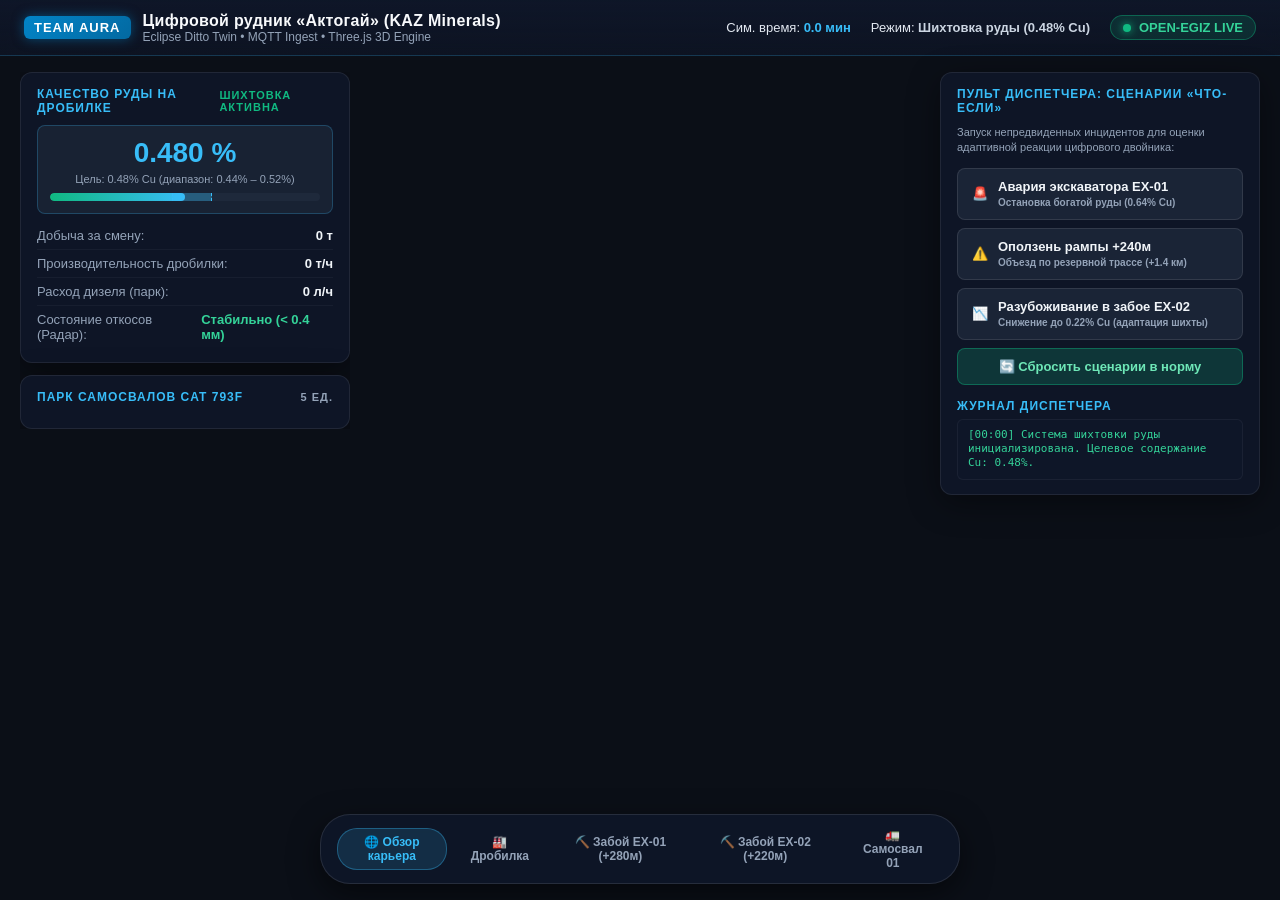
==== team/web/index.html @ 02a9e9f6 "feat(web3d): add procedural Three.js 3D spatial visualizer with real-time HUD and What-If controls" ====
<!DOCTYPE html>
<html lang="ru">
<head>
  <meta charset="UTF-8">
  <meta name="viewport" content="width=device-width, initial-scale=1.0">
  <title>Цифровой двойник карьера «Актогай» | Team AURA (OpenEgiz)</title>
  <style>
    * {
      box-sizing: border-box;
      margin: 0;
      padding: 0;
      user-select: none;
    }
    body {
      background-color: #0b0f17;
      color: #e2e8f0;
      font-family: -apple-system, BlinkMacSystemFont, "Segoe UI", Roboto, "Helvetica Neue", Arial, sans-serif;
      overflow: hidden;
      width: 100vw;
      height: 100vh;
    }
    #viewport {
      width: 100vw;
      height: 100vh;
      display: block;
      position: absolute;
      top: 0;
      left: 0;
      z-index: 1;
    }

    /* Top Bar */
    header {
      position: absolute;
      top: 0;
      left: 0;
      right: 0;
      height: 56px;
      background: linear-gradient(180deg, rgba(15, 23, 42, 0.92) 0%, rgba(15, 23, 42, 0.6) 100%);
      backdrop-filter: blur(8px);
      border-bottom: 1px solid rgba(56, 189, 248, 0.2);
      display: flex;
      align-items: center;
      justify-content: space-between;
      padding: 0 24px;
      z-index: 10;
    }
    .brand {
      display: flex;
      align-items: center;
      gap: 12px;
    }
    .logo-badge {
      background: linear-gradient(135deg, #0284c7, #0369a1);
      color: #fff;
      font-weight: 800;
      font-size: 13px;
      padding: 4px 10px;
      border-radius: 6px;
      letter-spacing: 1px;
      box-shadow: 0 0 12px rgba(2, 132, 199, 0.5);
    }
    .brand-title {
      font-size: 16px;
      font-weight: 700;
      color: #f8fafc;
      letter-spacing: 0.3px;
    }
    .brand-subtitle {
      font-size: 12px;
      color: #94a3b8;
    }
    .top-stats {
      display: flex;
      align-items: center;
      gap: 20px;
      font-size: 13px;
    }
    .status-pill {
      display: flex;
      align-items: center;
      gap: 8px;
      background: rgba(16, 185, 129, 0.15);
      border: 1px solid rgba(16, 185, 129, 0.4);
      color: #34d399;
      padding: 4px 12px;
      border-radius: 20px;
      font-weight: 600;
    }
    .pulse-dot {
      width: 8px;
      height: 8px;
      background: #10b981;
      border-radius: 50%;
      box-shadow: 0 0 8px #10b981;
      animation: pulse 1.8s infinite;
    }
    @keyframes pulse {
      0%, 100% { opacity: 1; transform: scale(1); }
      50% { opacity: 0.4; transform: scale(0.85); }
    }

    /* Left Sidebar: Telemetry & Quality Blending */
    .hud-left {
      position: absolute;
      top: 72px;
      left: 20px;
      width: 330px;
      max-height: calc(100vh - 140px);
      overflow-y: auto;
      z-index: 10;
      display: flex;
      flex-direction: column;
      gap: 12px;
    }
    .panel {
      background: rgba(15, 23, 42, 0.88);
      backdrop-filter: blur(10px);
      border: 1px solid rgba(255, 255, 255, 0.08);
      border-radius: 12px;
      padding: 14px 16px;
      box-shadow: 0 8px 32px rgba(0, 0, 0, 0.4);
    }
    .panel-header {
      font-size: 12px;
      font-weight: 700;
      text-transform: uppercase;
      letter-spacing: 1px;
      color: #38bdf8;
      margin-bottom: 10px;
      display: flex;
      align-items: center;
      justify-content: space-between;
    }
    .grade-display {
      background: rgba(30, 41, 59, 0.7);
      border: 1px solid rgba(56, 189, 248, 0.25);
      border-radius: 8px;
      padding: 12px;
      text-align: center;
      margin-bottom: 8px;
    }
    .grade-value {
      font-size: 28px;
      font-weight: 800;
      color: #38bdf8;
      line-height: 1.1;
    }
    .grade-target {
      font-size: 11px;
      color: #94a3b8;
      margin-top: 4px;
    }
    .target-bar-bg {
      height: 8px;
      background: #1e293b;
      border-radius: 4px;
      margin-top: 8px;
      position: relative;
      overflow: hidden;
    }
    .target-bar-fill {
      height: 100%;
      background: linear-gradient(90deg, #10b981, #38bdf8);
      border-radius: 4px;
      width: 60%;
      transition: width 0.4s ease;
    }
    .target-band-marker {
      position: absolute;
      top: 0;
      bottom: 0;
      left: 45%;
      width: 15%;
      background: rgba(56, 189, 248, 0.35);
      border-left: 1px dashed #38bdf8;
      border-right: 1px dashed #38bdf8;
    }

    .stat-row {
      display: flex;
      justify-content: space-between;
      align-items: center;
      padding: 6px 0;
      border-bottom: 1px solid rgba(255, 255, 255, 0.04);
      font-size: 13px;
    }
    .stat-row:last-child {
      border-bottom: none;
    }
    .stat-label {
      color: #94a3b8;
    }
    .stat-val {
      font-weight: 700;
      color: #f1f5f9;
    }

    /* Fleet Cards */
    .truck-list {
      display: flex;
      flex-direction: column;
      gap: 6px;
    }
    .truck-item {
      display: flex;
      align-items: center;
      justify-content: space-between;
      background: rgba(30, 41, 59, 0.6);
      border: 1px solid rgba(255, 255, 255, 0.05);
      border-radius: 6px;
      padding: 6px 10px;
      font-size: 12px;
      cursor: pointer;
      transition: all 0.2s ease;
    }
    .truck-item:hover {
      background: rgba(56, 189, 248, 0.15);
      border-color: rgba(56, 189, 248, 0.4);
    }
    .truck-state-badge {
      padding: 2px 6px;
      border-radius: 4px;
      font-size: 10px;
      font-weight: 700;
      text-transform: uppercase;
    }
    .state-hauling { background: rgba(56, 189, 248, 0.25); color: #38bdf8; }
    .state-loading { background: rgba(245, 158, 11, 0.25); color: #fbbf24; }
    .state-dumping { background: rgba(168, 85, 247, 0.25); color: #c084fc; }
    .state-returning { background: rgba(148, 163, 184, 0.2); color: #cbd5e1; }

    /* Right Sidebar: What-If Scenarios Control Center */
    .hud-right {
      position: absolute;
      top: 72px;
      right: 20px;
      width: 320px;
      z-index: 10;
      display: flex;
      flex-direction: column;
      gap: 12px;
    }
    .whatif-btn {
      width: 100%;
      background: rgba(30, 41, 59, 0.8);
      border: 1px solid rgba(255, 255, 255, 0.1);
      border-radius: 8px;
      color: #f1f5f9;
      padding: 10px 14px;
      text-align: left;
      font-size: 13px;
      font-weight: 600;
      cursor: pointer;
      display: flex;
      align-items: center;
      gap: 10px;
      transition: all 0.25s ease;
      margin-bottom: 8px;
    }
    .whatif-btn:hover {
      background: rgba(56, 189, 248, 0.2);
      border-color: rgba(56, 189, 248, 0.5);
      transform: translateY(-1px);
    }
    .whatif-btn.active {
      background: rgba(239, 68, 68, 0.25);
      border-color: #ef4444;
      color: #fca5a5;
      box-shadow: 0 0 16px rgba(239, 68, 68, 0.4);
    }
    .whatif-btn.reset-btn {
      background: rgba(16, 185, 129, 0.2);
      border-color: rgba(16, 185, 129, 0.4);
      color: #6ee7b7;
      text-align: center;
      justify-content: center;
    }
    .whatif-btn.reset-btn:hover {
      background: rgba(16, 185, 129, 0.35);
      border-color: #10b981;
    }

    .log-box {
      background: rgba(15, 23, 42, 0.9);
      border: 1px solid rgba(255, 255, 255, 0.05);
      border-radius: 6px;
      padding: 8px 10px;
      max-height: 140px;
      overflow-y: auto;
      font-family: monospace;
      font-size: 11px;
      color: #94a3b8;
      display: flex;
      flex-direction: column-reverse;
      gap: 4px;
    }
    .log-item {
      line-height: 1.3;
    }
    .log-item.alert {
      color: #f87171;
    }
    .log-item.success {
      color: #34d399;
    }

    /* Bottom Control Bar */
    footer {
      position: absolute;
      bottom: 16px;
      left: 50%;
      transform: translateX(-50%);
      background: rgba(15, 23, 42, 0.85);
      backdrop-filter: blur(10px);
      border: 1px solid rgba(255, 255, 255, 0.1);
      border-radius: 30px;
      padding: 6px 16px;
      display: flex;
      align-items: center;
      gap: 10px;
      z-index: 10;
      box-shadow: 0 10px 30px rgba(0, 0, 0, 0.5);
    }
    .cam-btn {
      background: transparent;
      border: 1px solid transparent;
      color: #94a3b8;
      padding: 6px 12px;
      border-radius: 20px;
      font-size: 12px;
      font-weight: 600;
      cursor: pointer;
      transition: all 0.2s ease;
    }
    .cam-btn:hover {
      color: #f8fafc;
      background: rgba(255, 255, 255, 0.08);
    }
    .cam-btn.active {
      color: #38bdf8;
      background: rgba(56, 189, 248, 0.15);
      border-color: rgba(56, 189, 248, 0.35);
    }
  </style>
  <script src="/vendor/three.min.js"></script>
  <script src="/vendor/OrbitControls.js"></script>
</head>
<body>
  <!-- Top Navigation -->
  <header>
    <div class="brand">
      <span class="logo-badge">TEAM AURA</span>
      <div>
        <div class="brand-title">Цифровой рудник «Актогай» (KAZ Minerals)</div>
        <div class="brand-subtitle">Eclipse Ditto Twin • MQTT Ingest • Three.js 3D Engine</div>
      </div>
    </div>
    <div class="top-stats">
      <div>Сим. время: <strong id="sim-time" style="color: #38bdf8;">0.0 мин</strong></div>
      <div>Режим: <strong style="color: #cbd5e1;">Шихтовка руды (0.48% Cu)</strong></div>
      <div class="status-pill">
        <div class="pulse-dot"></div>
        <span>OPEN-EGIZ LIVE</span>
      </div>
    </div>
  </header>

  <!-- 3D Canvas -->
  <canvas id="viewport"></canvas>

  <!-- Left HUD Panel: Metallurgy & Telemetry -->
  <aside class="hud-left">
    <div class="panel">
      <div class="panel-header">
        <span>Качество руды на дробилке</span>
        <span style="color: #10b981; font-size: 11px;">ШИХТОВКА АКТИВНА</span>
      </div>
      <div class="grade-display">
        <div class="grade-value" id="val-feed-grade">0.480 %</div>
        <div class="grade-target">Цель: 0.48% Cu (диапазон: 0.44% – 0.52%)</div>
        <div class="target-bar-bg">
          <div class="target-band-marker"></div>
          <div class="target-bar-fill" id="grade-bar" style="width: 50%;"></div>
        </div>
      </div>
      <div class="stat-row">
        <span class="stat-label">Добыча за смену:</span>
        <span class="stat-val" id="val-tonnes-mined">0 т</span>
      </div>
      <div class="stat-row">
        <span class="stat-label">Производительность дробилки:</span>
        <span class="stat-val" id="val-crusher-tph">0 т/ч</span>
      </div>
      <div class="stat-row">
        <span class="stat-label">Расход дизеля (парк):</span>
        <span class="stat-val" id="val-fuel-rate">0 л/ч</span>
      </div>
      <div class="stat-row">
        <span class="stat-label">Состояние откосов (Радар):</span>
        <span class="stat-val" style="color: #34d399;" id="val-radar-status">Стабильно (&lt; 0.4 мм)</span>
      </div>
    </div>

    <div class="panel">
      <div class="panel-header">
        <span>Парк самосвалов CAT 793F</span>
        <span id="truck-count" style="color: #94a3b8; font-size: 11px;">5 ед.</span>
      </div>
      <div class="truck-list" id="truck-list">
        <!-- Rendered dynamically -->
      </div>
    </div>
  </aside>

  <!-- Right HUD Panel: What-If Simulator Dispatcher -->
  <aside class="hud-right">
    <div class="panel">
      <div class="panel-header">
        <span>Пульт диспетчера: Сценарии «Что-Если»</span>
      </div>
      <p style="font-size: 11px; color: #94a3b8; margin-bottom: 12px; line-height: 1.4;">
        Запуск непредвиденных инцидентов для оценки адаптивной реакции цифрового двойника:
      </p>

      <button class="whatif-btn" id="btn-ex1" onclick="toggleWhatIf('ex1-fail')">
        <span>🚨</span>
        <div>
          <div>Авария экскаватора EX-01</div>
          <small style="color: #94a3b8; font-size: 10px;">Остановка богатой руды (0.64% Cu)</small>
        </div>
      </button>

      <button class="whatif-btn" id="btn-road" onclick="toggleWhatIf('road-block')">
        <span>⚠️</span>
        <div>
          <div>Оползень рампы +240м</div>
          <small style="color: #94a3b8; font-size: 10px;">Объезд по резервной трассе (+1.4 км)</small>
        </div>
      </button>

      <button class="whatif-btn" id="btn-dilution" onclick="toggleWhatIf('dilution')">
        <span>📉</span>
        <div>
          <div>Разубоживание в забое EX-02</div>
          <small style="color: #94a3b8; font-size: 10px;">Снижение до 0.22% Cu (адаптация шихты)</small>
        </div>
      </button>

      <button class="whatif-btn reset-btn" onclick="resetWhatIf()">
        <span>🔄 Сбросить сценарии в норму</span>
      </button>

      <div class="panel-header" style="margin-top: 14px; margin-bottom: 6px;">
        <span>Журнал диспетчера</span>
      </div>
      <div class="log-box" id="dispatch-log">
        <div class="log-item success">[00:00] Система шихтовки руды инициализирована. Целевое содержание Cu: 0.48%.</div>
      </div>
    </div>
  </aside>

  <!-- Bottom Camera Navigation Bar -->
  <footer>
    <button class="cam-btn active" onclick="setCameraView('orbit')">🌐 Обзор карьера</button>
    <button class="cam-btn" onclick="setCameraView('crusher')">🏭 Дробилка</button>
    <button class="cam-btn" onclick="setCameraView('ex1')">⛏️ Забой EX-01 (+280м)</button>
    <button class="cam-btn" onclick="setCameraView('ex2')">⛏️ Забой EX-02 (+220м)</button>
    <button class="cam-btn" onclick="setCameraView('truck-01')">🚛 Самосвал 01</button>
  </footer>

  <script src="/app.js"></script>
</body>
</html>
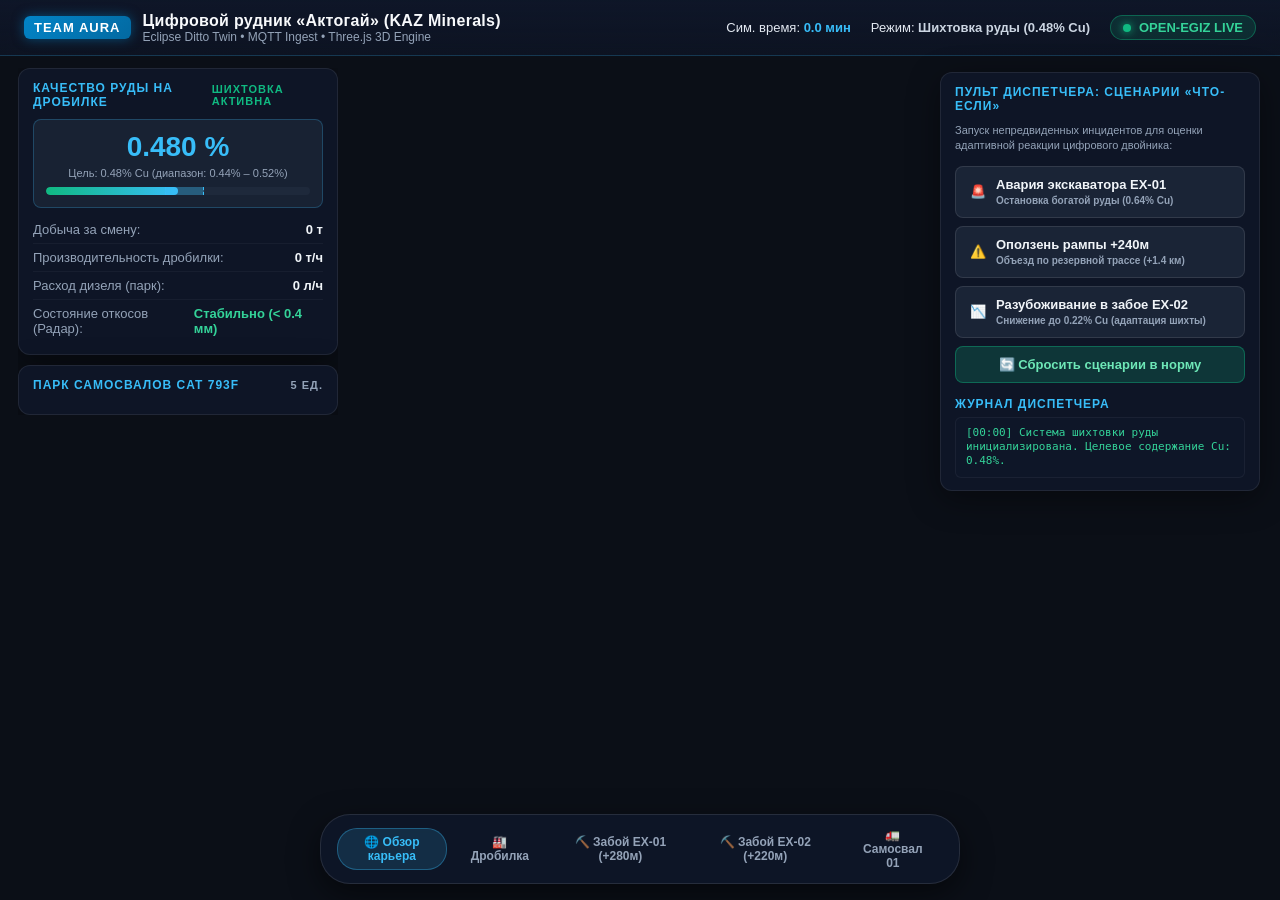
==== commit 51ae9448: "fix(web3d): re-architect authentic open-pit geometry, mathematical spiral ramps, machinery models an" ====
--- a/team/web/index.html
+++ b/team/web/index.html
@@ -103,22 +103,37 @@
     /* Left Sidebar: Telemetry & Quality Blending */
     .hud-left {
       position: absolute;
-      top: 72px;
-      left: 20px;
-      width: 330px;
-      max-height: calc(100vh - 140px);
+      top: 68px;
+      left: 18px;
+      width: 320px;
+      max-height: calc(100vh - 120px);
       overflow-y: auto;
       z-index: 10;
       display: flex;
       flex-direction: column;
-      gap: 12px;
+      gap: 10px;
+      scrollbar-width: thin;
+      scrollbar-color: rgba(56, 189, 248, 0.35) transparent;
+    }
+    .hud-left::-webkit-scrollbar {
+      width: 5px;
+    }
+    .hud-left::-webkit-scrollbar-track {
+      background: transparent;
+    }
+    .hud-left::-webkit-scrollbar-thumb {
+      background: rgba(56, 189, 248, 0.3);
+      border-radius: 4px;
+    }
+    .hud-left::-webkit-scrollbar-thumb:hover {
+      background: rgba(56, 189, 248, 0.6);
     }
     .panel {
       background: rgba(15, 23, 42, 0.88);
       backdrop-filter: blur(10px);
       border: 1px solid rgba(255, 255, 255, 0.08);
       border-radius: 12px;
-      padding: 14px 16px;
+      padding: 12px 14px;
       box-shadow: 0 8px 32px rgba(0, 0, 0, 0.4);
     }
     .panel-header {
@@ -294,6 +309,21 @@
       display: flex;
       flex-direction: column-reverse;
       gap: 4px;
+      scrollbar-width: thin;
+      scrollbar-color: rgba(56, 189, 248, 0.35) transparent;
+    }
+    .log-box::-webkit-scrollbar {
+      width: 5px;
+    }
+    .log-box::-webkit-scrollbar-track {
+      background: transparent;
+    }
+    .log-box::-webkit-scrollbar-thumb {
+      background: rgba(56, 189, 248, 0.3);
+      border-radius: 4px;
+    }
+    .log-box::-webkit-scrollbar-thumb:hover {
+      background: rgba(56, 189, 248, 0.6);
     }
     .log-item {
       line-height: 1.3;
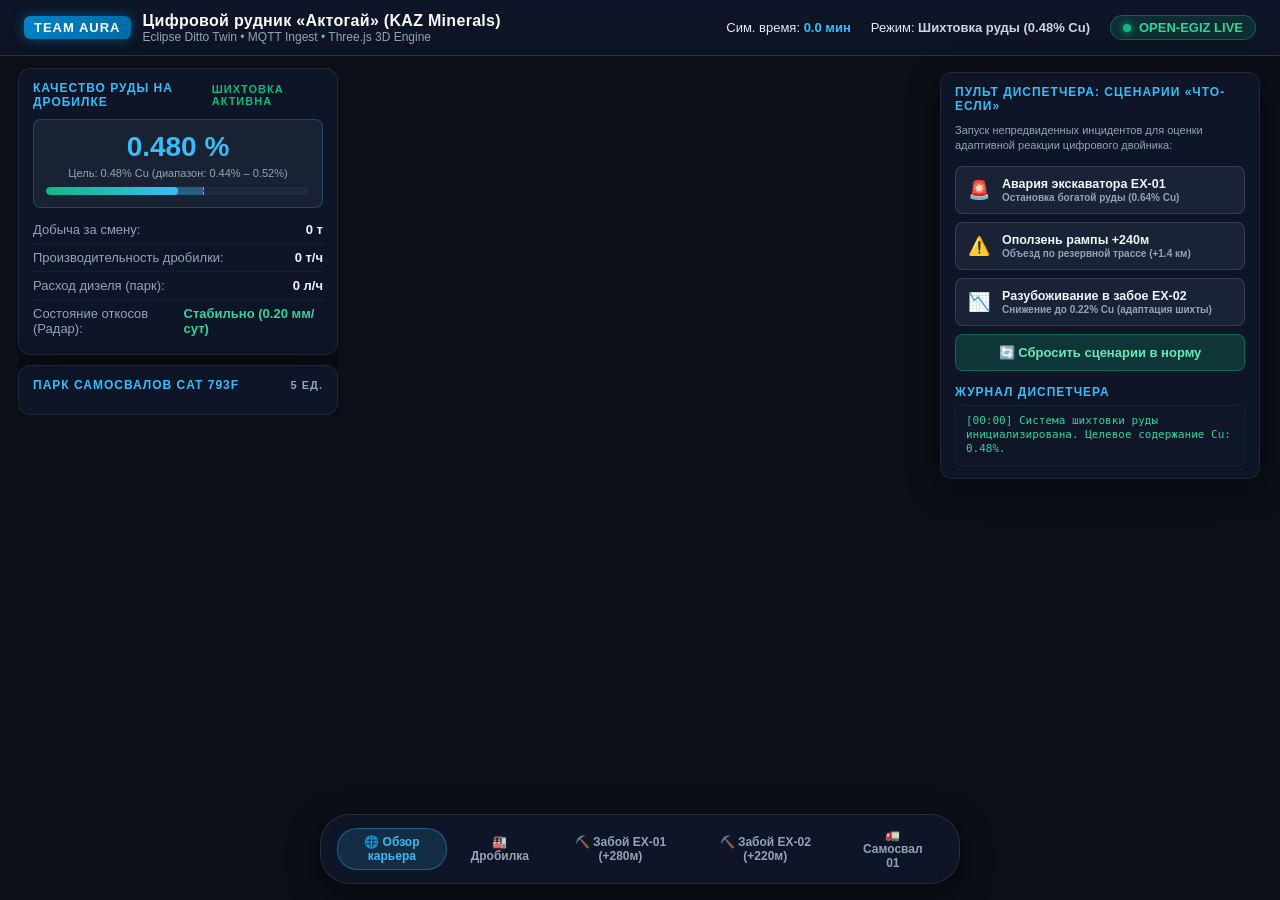
==== commit 6b9c0f5c: "fix(whatif): implement toggle functionality, localized Russian dispatch messages, and 3D detour rout" ====
--- a/team/web/index.html
+++ b/team/web/index.html
@@ -258,31 +258,93 @@
     }
     .whatif-btn {
       width: 100%;
-      background: rgba(30, 41, 59, 0.8);
-      border: 1px solid rgba(255, 255, 255, 0.1);
+      background: rgba(30, 41, 59, 0.75);
+      border: 1px solid rgba(255, 255, 255, 0.12);
       border-radius: 8px;
       color: #f1f5f9;
-      padding: 10px 14px;
+      padding: 10px 12px;
       text-align: left;
       font-size: 13px;
       font-weight: 600;
       cursor: pointer;
       display: flex;
       align-items: center;
-      gap: 10px;
-      transition: all 0.25s ease;
+      gap: 12px;
+      transition: all 0.2s ease;
       margin-bottom: 8px;
+      position: relative;
     }
     .whatif-btn:hover {
-      background: rgba(56, 189, 248, 0.2);
+      background: rgba(56, 189, 248, 0.15);
       border-color: rgba(56, 189, 248, 0.5);
       transform: translateY(-1px);
     }
     .whatif-btn.active {
-      background: rgba(239, 68, 68, 0.25);
-      border-color: #ef4444;
-      color: #fca5a5;
-      box-shadow: 0 0 16px rgba(239, 68, 68, 0.4);
+      background: linear-gradient(135deg, rgba(239, 68, 68, 0.18) 0%, rgba(185, 28, 28, 0.28) 100%);
+      border-color: rgba(248, 113, 113, 0.65);
+      color: #fecaca;
+      box-shadow: inset 0 0 12px rgba(239, 68, 68, 0.2), 0 2px 10px rgba(0, 0, 0, 0.35);
+    }
+    .whatif-btn.active:hover {
+      background: linear-gradient(135deg, rgba(239, 68, 68, 0.25) 0%, rgba(185, 28, 28, 0.35) 100%);
+      border-color: rgba(248, 113, 113, 0.9);
+    }
+    .whatif-icon {
+      font-size: 18px;
+      flex-shrink: 0;
+    }
+    .whatif-content {
+      flex: 1;
+      min-width: 0;
+    }
+    .whatif-header-row {
+      display: flex;
+      align-items: center;
+      justify-content: space-between;
+      gap: 6px;
+    }
+    .whatif-title {
+      font-size: 12.5px;
+      font-weight: 600;
+      white-space: nowrap;
+      overflow: hidden;
+      text-overflow: ellipsis;
+    }
+    .whatif-desc {
+      color: #94a3b8;
+      font-size: 10px;
+      display: block;
+      margin-top: 1px;
+    }
+    .whatif-badge {
+      display: none;
+      font-size: 9px;
+      font-weight: 700;
+      letter-spacing: 0.5px;
+      padding: 1px 6px;
+      border-radius: 4px;
+      background: rgba(239, 68, 68, 0.35);
+      color: #fecaca;
+      border: 1px solid rgba(248, 113, 113, 0.55);
+      text-transform: uppercase;
+      flex-shrink: 0;
+    }
+    .whatif-btn.active .whatif-badge {
+      display: inline-flex;
+      align-items: center;
+      gap: 4px;
+    }
+    .sim-pulse {
+      width: 5px;
+      height: 5px;
+      border-radius: 50%;
+      background-color: #ef4444;
+      box-shadow: 0 0 4px #ef4444;
+      animation: simPulse 1.4s infinite;
+    }
+    @keyframes simPulse {
+      0%, 100% { opacity: 1; transform: scale(1); }
+      50% { opacity: 0.35; transform: scale(0.7); }
     }
     .whatif-btn.reset-btn {
       background: rgba(16, 185, 129, 0.2);
@@ -428,7 +490,7 @@
       </div>
       <div class="stat-row">
         <span class="stat-label">Состояние откосов (Радар):</span>
-        <span class="stat-val" style="color: #34d399;" id="val-radar-status">Стабильно (&lt; 0.4 мм)</span>
+        <span class="stat-val" style="color: #34d399;" id="val-radar-status">Стабильно (0.20 мм/сут)</span>
       </div>
     </div>
 
@@ -454,26 +516,35 @@
       </p>
 
       <button class="whatif-btn" id="btn-ex1" onclick="toggleWhatIf('ex1-fail')">
-        <span>🚨</span>
-        <div>
-          <div>Авария экскаватора EX-01</div>
-          <small style="color: #94a3b8; font-size: 10px;">Остановка богатой руды (0.64% Cu)</small>
+        <span class="whatif-icon">🚨</span>
+        <div class="whatif-content">
+          <div class="whatif-header-row">
+            <span class="whatif-title">Авария экскаватора EX-01</span>
+            <span class="whatif-badge"><span class="sim-pulse"></span>АКТИВЕН</span>
+          </div>
+          <small class="whatif-desc">Остановка богатой руды (0.64% Cu)</small>
         </div>
       </button>
 
       <button class="whatif-btn" id="btn-road" onclick="toggleWhatIf('road-block')">
-        <span>⚠️</span>
-        <div>
-          <div>Оползень рампы +240м</div>
-          <small style="color: #94a3b8; font-size: 10px;">Объезд по резервной трассе (+1.4 км)</small>
+        <span class="whatif-icon">⚠️</span>
+        <div class="whatif-content">
+          <div class="whatif-header-row">
+            <span class="whatif-title">Оползень рампы +240м</span>
+            <span class="whatif-badge"><span class="sim-pulse"></span>АКТИВЕН</span>
+          </div>
+          <small class="whatif-desc">Объезд по резервной трассе (+1.4 км)</small>
         </div>
       </button>
 
       <button class="whatif-btn" id="btn-dilution" onclick="toggleWhatIf('dilution')">
-        <span>📉</span>
-        <div>
-          <div>Разубоживание в забое EX-02</div>
-          <small style="color: #94a3b8; font-size: 10px;">Снижение до 0.22% Cu (адаптация шихты)</small>
+        <span class="whatif-icon">📉</span>
+        <div class="whatif-content">
+          <div class="whatif-header-row">
+            <span class="whatif-title">Разубоживание в забое EX-02</span>
+            <span class="whatif-badge"><span class="sim-pulse"></span>АКТИВЕН</span>
+          </div>
+          <small class="whatif-desc">Снижение до 0.22% Cu (адаптация шихты)</small>
         </div>
       </button>
 
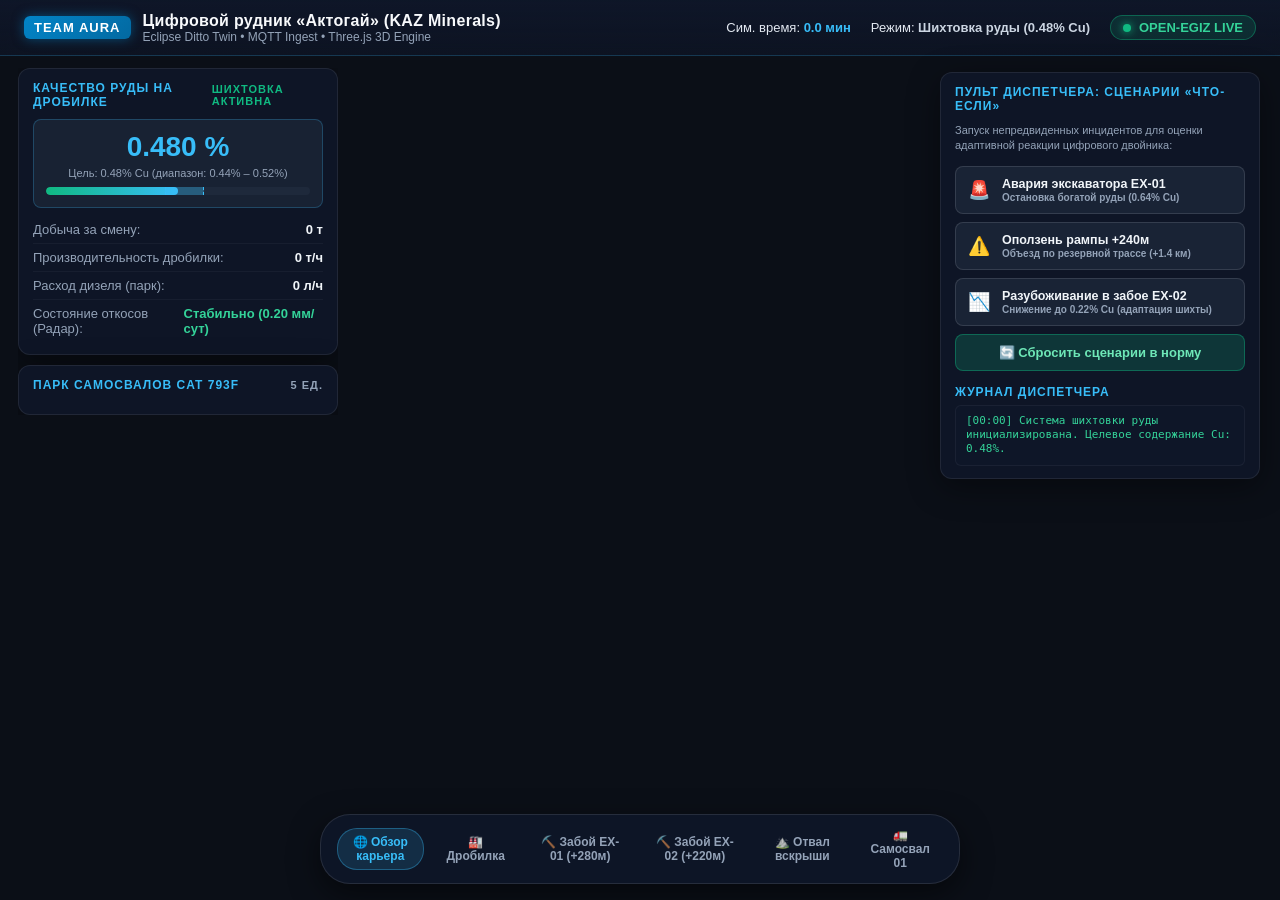
==== commit 1bb8f2e1: "feat(web3d): 60 FPS smooth kinematics, industrial equipment models, dust effects and zero clipping" ====
--- a/team/web/index.html
+++ b/team/web/index.html
@@ -280,14 +280,50 @@
       transform: translateY(-1px);
     }
     .whatif-btn.active {
-      background: linear-gradient(135deg, rgba(239, 68, 68, 0.18) 0%, rgba(185, 28, 28, 0.28) 100%);
-      border-color: rgba(248, 113, 113, 0.65);
-      color: #fecaca;
-      box-shadow: inset 0 0 12px rgba(239, 68, 68, 0.2), 0 2px 10px rgba(0, 0, 0, 0.35);
+      background: linear-gradient(135deg, rgba(30, 41, 59, 0.9) 0%, rgba(239, 68, 68, 0.2) 100%);
+      border-color: rgba(248, 113, 113, 0.7);
+      color: #ffffff;
+      box-shadow: inset 0 0 10px rgba(239, 68, 68, 0.15), 0 2px 10px rgba(0, 0, 0, 0.35);
     }
     .whatif-btn.active:hover {
-      background: linear-gradient(135deg, rgba(239, 68, 68, 0.25) 0%, rgba(185, 28, 28, 0.35) 100%);
-      border-color: rgba(248, 113, 113, 0.9);
+      background: linear-gradient(135deg, rgba(30, 41, 59, 0.95) 0%, rgba(239, 68, 68, 0.3) 100%);
+      border-color: rgba(248, 113, 113, 0.95);
+    }
+    #btn-road.active {
+      background: linear-gradient(135deg, rgba(30, 41, 59, 0.9) 0%, rgba(245, 158, 11, 0.2) 100%);
+      border-color: rgba(251, 191, 36, 0.7);
+      box-shadow: inset 0 0 10px rgba(245, 158, 11, 0.15), 0 2px 10px rgba(0, 0, 0, 0.35);
+    }
+    #btn-road.active:hover {
+      background: linear-gradient(135deg, rgba(30, 41, 59, 0.95) 0%, rgba(245, 158, 11, 0.3) 100%);
+      border-color: rgba(251, 191, 36, 0.95);
+    }
+    #btn-road.active .whatif-badge {
+      background: rgba(245, 158, 11, 0.3);
+      color: #fef3c7;
+      border-color: rgba(251, 191, 36, 0.6);
+    }
+    #btn-road.active .sim-pulse {
+      background-color: #f59e0b;
+      box-shadow: 0 0 4px #f59e0b;
+    }
+    #btn-dilution.active {
+      background: linear-gradient(135deg, rgba(30, 41, 59, 0.9) 0%, rgba(168, 85, 247, 0.2) 100%);
+      border-color: rgba(192, 132, 252, 0.7);
+      box-shadow: inset 0 0 10px rgba(168, 85, 247, 0.15), 0 2px 10px rgba(0, 0, 0, 0.35);
+    }
+    #btn-dilution.active:hover {
+      background: linear-gradient(135deg, rgba(30, 41, 59, 0.95) 0%, rgba(168, 85, 247, 0.3) 100%);
+      border-color: rgba(192, 132, 252, 0.95);
+    }
+    #btn-dilution.active .whatif-badge {
+      background: rgba(168, 85, 247, 0.3);
+      color: #f3e8ff;
+      border-color: rgba(192, 132, 252, 0.6);
+    }
+    #btn-dilution.active .sim-pulse {
+      background-color: #a855f7;
+      box-shadow: 0 0 4px #a855f7;
     }
     .whatif-icon {
       font-size: 18px;
@@ -515,34 +551,34 @@
         Запуск непредвиденных инцидентов для оценки адаптивной реакции цифрового двойника:
       </p>
 
-      <button class="whatif-btn" id="btn-ex1" onclick="toggleWhatIf('ex1-fail')">
+      <button class="whatif-btn" id="btn-ex1" onclick="triggerWhatIf('ex1-fail')">
         <span class="whatif-icon">🚨</span>
         <div class="whatif-content">
           <div class="whatif-header-row">
             <span class="whatif-title">Авария экскаватора EX-01</span>
-            <span class="whatif-badge"><span class="sim-pulse"></span>АКТИВЕН</span>
+            <span class="whatif-badge"><span class="sim-pulse"></span>[АКТИВЕН]</span>
           </div>
           <small class="whatif-desc">Остановка богатой руды (0.64% Cu)</small>
         </div>
       </button>
 
-      <button class="whatif-btn" id="btn-road" onclick="toggleWhatIf('road-block')">
+      <button class="whatif-btn" id="btn-road" onclick="triggerWhatIf('road-block')">
         <span class="whatif-icon">⚠️</span>
         <div class="whatif-content">
           <div class="whatif-header-row">
             <span class="whatif-title">Оползень рампы +240м</span>
-            <span class="whatif-badge"><span class="sim-pulse"></span>АКТИВЕН</span>
+            <span class="whatif-badge"><span class="sim-pulse"></span>[АКТИВЕН]</span>
           </div>
           <small class="whatif-desc">Объезд по резервной трассе (+1.4 км)</small>
         </div>
       </button>
 
-      <button class="whatif-btn" id="btn-dilution" onclick="toggleWhatIf('dilution')">
+      <button class="whatif-btn" id="btn-dilution" onclick="triggerWhatIf('dilution')">
         <span class="whatif-icon">📉</span>
         <div class="whatif-content">
           <div class="whatif-header-row">
             <span class="whatif-title">Разубоживание в забое EX-02</span>
-            <span class="whatif-badge"><span class="sim-pulse"></span>АКТИВЕН</span>
+            <span class="whatif-badge"><span class="sim-pulse"></span>[АКТИВЕН]</span>
           </div>
           <small class="whatif-desc">Снижение до 0.22% Cu (адаптация шихты)</small>
         </div>
@@ -563,11 +599,12 @@
 
   <!-- Bottom Camera Navigation Bar -->
   <footer>
-    <button class="cam-btn active" onclick="setCameraView('orbit')">🌐 Обзор карьера</button>
-    <button class="cam-btn" onclick="setCameraView('crusher')">🏭 Дробилка</button>
-    <button class="cam-btn" onclick="setCameraView('ex1')">⛏️ Забой EX-01 (+280м)</button>
-    <button class="cam-btn" onclick="setCameraView('ex2')">⛏️ Забой EX-02 (+220м)</button>
-    <button class="cam-btn" onclick="setCameraView('truck-01')">🚛 Самосвал 01</button>
+    <button class="cam-btn active" data-cam="orbit" onclick="setCameraView('orbit')">🌐 Обзор карьера</button>
+    <button class="cam-btn" data-cam="crusher" onclick="setCameraView('crusher')">🏭 Дробилка</button>
+    <button class="cam-btn" data-cam="ex1" onclick="setCameraView('ex1')">⛏️ Забой EX-01 (+280м)</button>
+    <button class="cam-btn" data-cam="ex2" onclick="setCameraView('ex2')">⛏️ Забой EX-02 (+220м)</button>
+    <button class="cam-btn" data-cam="waste" onclick="setCameraView('waste')">⛰️ Отвал вскрыши</button>
+    <button class="cam-btn" data-cam="truck-01" onclick="setCameraView('truck-01')">🚛 Самосвал 01</button>
   </footer>
 
   <script src="/app.js"></script>
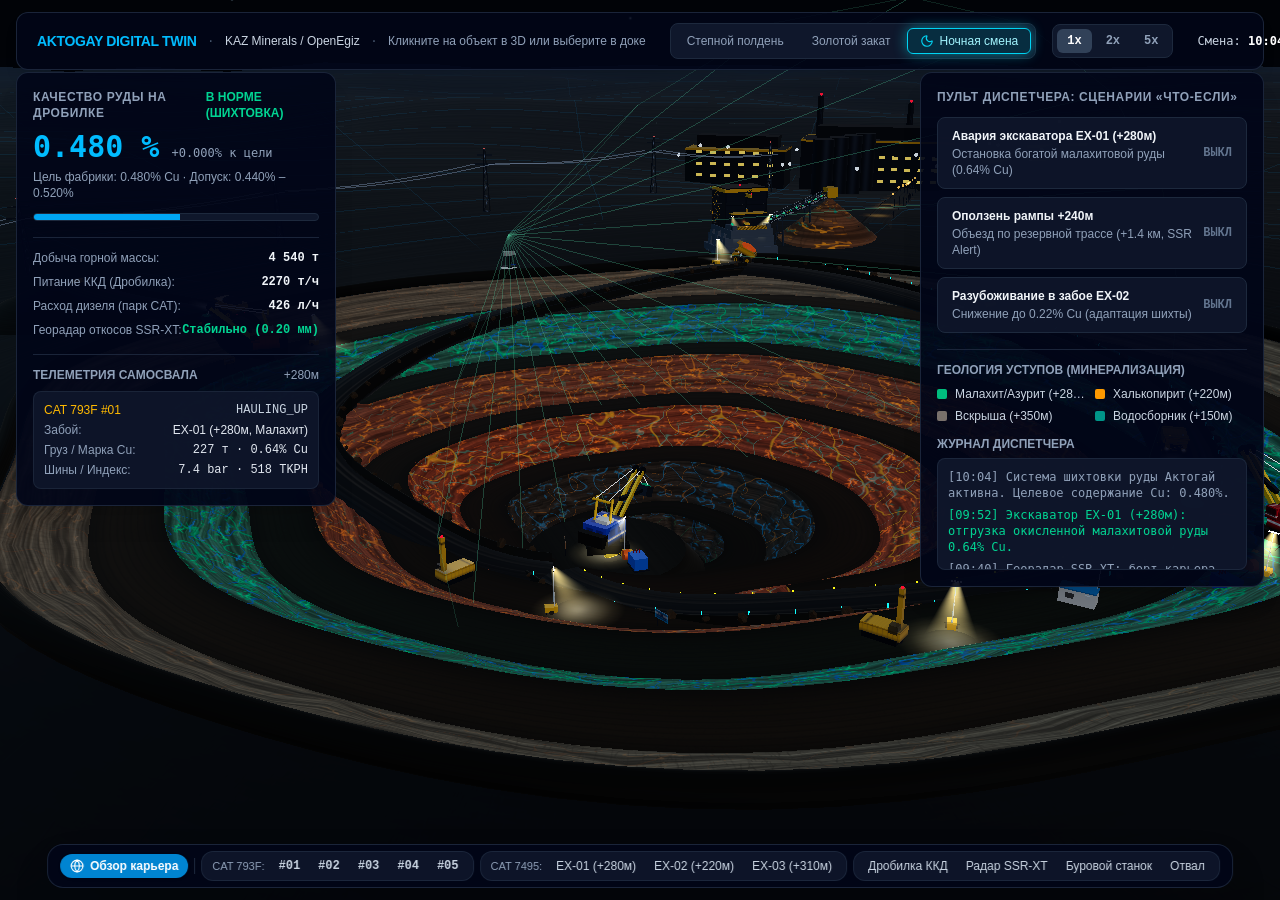
==== commit c7bcca31: "feat(twin3d): integrate v9 cinematic digital twin with world anchoring, GIS holo-grid, KKD-1 complex" ====
--- a/team/web/index.html
+++ b/team/web/index.html
@@ -1,612 +1,20 @@
-<!DOCTYPE html>
-<html lang="ru">
-<head>
-  <meta charset="UTF-8">
-  <meta name="viewport" content="width=device-width, initial-scale=1.0">
-  <title>Цифровой двойник карьера «Актогай» | Team AURA (OpenEgiz)</title>
-  <style>
-    * {
-      box-sizing: border-box;
-      margin: 0;
-      padding: 0;
-      user-select: none;
-    }
-    body {
-      background-color: #0b0f17;
-      color: #e2e8f0;
-      font-family: -apple-system, BlinkMacSystemFont, "Segoe UI", Roboto, "Helvetica Neue", Arial, sans-serif;
-      overflow: hidden;
-      width: 100vw;
-      height: 100vh;
-    }
-    #viewport {
-      width: 100vw;
-      height: 100vh;
-      display: block;
-      position: absolute;
-      top: 0;
-      left: 0;
-      z-index: 1;
-    }
+<!doctype html>
+<html lang="en">
+  <head>
+    <meta charset="UTF-8" />
+    <meta name="viewport" content="width=device-width, initial-scale=1.0" />
+    <title>Aktogay Open-Pit Copper Mine — 3D Digital Twin</title>
+    <meta name="description" content="Интерактивный 3D цифровой двойник медного карьера Актогай (KAZ Minerals / OpenEgiz) с процедурными PBR-шейдерами горных пород, симуляцией шихтовки руды, парком CAT 793F и экскаваторами CAT 7495." />
+    <meta property="og:title" content="Aktogay Open-Pit Copper Mine — 3D Digital Twin" />
+    <meta property="og:description" content="Интерактивный 3D цифровой двойник медного карьера Актогай (KAZ Minerals / OpenEgiz) с процедурными PBR-шейдерами горных пород, симуляцией шихтовки руды, парком CAT 793F и экскаваторами CAT 7495." />
+    <meta property="og:type" content="website" />
+    <meta name="twitter:card" content="summary_large_image" />
+    <style>body{background-color:#0b0f17;margin:0;padding:0;font-family:-apple-system,BlinkMacSystemFont,Segoe UI,Roboto,Helvetica Neue,Arial,sans-serif;overflow:hidden}</style>
+    <script type="module" crossorigin src="./assets/index-BjUMPvol.js"></script>
+    <link rel="stylesheet" crossorigin href="./assets/index-CDQ5s8kR.css">
+  </head>
+  <body>
+    <div id="root"></div>
+  </body>
+</html>
 
-    /* Top Bar */
-    header {
-      position: absolute;
-      top: 0;
-      left: 0;
-      right: 0;
-      height: 56px;
-      background: linear-gradient(180deg, rgba(15, 23, 42, 0.92) 0%, rgba(15, 23, 42, 0.6) 100%);
-      backdrop-filter: blur(8px);
-      border-bottom: 1px solid rgba(56, 189, 248, 0.2);
-      display: flex;
-      align-items: center;
-      justify-content: space-between;
-      padding: 0 24px;
-      z-index: 10;
-    }
-    .brand {
-      display: flex;
-      align-items: center;
-      gap: 12px;
-    }
-    .logo-badge {
-      background: linear-gradient(135deg, #0284c7, #0369a1);
-      color: #fff;
-      font-weight: 800;
-      font-size: 13px;
-      padding: 4px 10px;
-      border-radius: 6px;
-      letter-spacing: 1px;
-      box-shadow: 0 0 12px rgba(2, 132, 199, 0.5);
-    }
-    .brand-title {
-      font-size: 16px;
-      font-weight: 700;
-      color: #f8fafc;
-      letter-spacing: 0.3px;
-    }
-    .brand-subtitle {
-      font-size: 12px;
-      color: #94a3b8;
-    }
-    .top-stats {
-      display: flex;
-      align-items: center;
-      gap: 20px;
-      font-size: 13px;
-    }
-    .status-pill {
-      display: flex;
-      align-items: center;
-      gap: 8px;
-      background: rgba(16, 185, 129, 0.15);
-      border: 1px solid rgba(16, 185, 129, 0.4);
-      color: #34d399;
-      padding: 4px 12px;
-      border-radius: 20px;
-      font-weight: 600;
-    }
-    .pulse-dot {
-      width: 8px;
-      height: 8px;
-      background: #10b981;
-      border-radius: 50%;
-      box-shadow: 0 0 8px #10b981;
-      animation: pulse 1.8s infinite;
-    }
-    @keyframes pulse {
-      0%, 100% { opacity: 1; transform: scale(1); }
-      50% { opacity: 0.4; transform: scale(0.85); }
-    }
-
-    /* Left Sidebar: Telemetry & Quality Blending */
-    .hud-left {
-      position: absolute;
-      top: 68px;
-      left: 18px;
-      width: 320px;
-      max-height: calc(100vh - 120px);
-      overflow-y: auto;
-      z-index: 10;
-      display: flex;
-      flex-direction: column;
-      gap: 10px;
-      scrollbar-width: thin;
-      scrollbar-color: rgba(56, 189, 248, 0.35) transparent;
-    }
-    .hud-left::-webkit-scrollbar {
-      width: 5px;
-    }
-    .hud-left::-webkit-scrollbar-track {
-      background: transparent;
-    }
-    .hud-left::-webkit-scrollbar-thumb {
-      background: rgba(56, 189, 248, 0.3);
-      border-radius: 4px;
-    }
-    .hud-left::-webkit-scrollbar-thumb:hover {
-      background: rgba(56, 189, 248, 0.6);
-    }
-    .panel {
-      background: rgba(15, 23, 42, 0.88);
-      backdrop-filter: blur(10px);
-      border: 1px solid rgba(255, 255, 255, 0.08);
-      border-radius: 12px;
-      padding: 12px 14px;
-      box-shadow: 0 8px 32px rgba(0, 0, 0, 0.4);
-    }
-    .panel-header {
-      font-size: 12px;
-      font-weight: 700;
-      text-transform: uppercase;
-      letter-spacing: 1px;
-      color: #38bdf8;
-      margin-bottom: 10px;
-      display: flex;
-      align-items: center;
-      justify-content: space-between;
-    }
-    .grade-display {
-      background: rgba(30, 41, 59, 0.7);
-      border: 1px solid rgba(56, 189, 248, 0.25);
-      border-radius: 8px;
-      padding: 12px;
-      text-align: center;
-      margin-bottom: 8px;
-    }
-    .grade-value {
-      font-size: 28px;
-      font-weight: 800;
-      color: #38bdf8;
-      line-height: 1.1;
-    }
-    .grade-target {
-      font-size: 11px;
-      color: #94a3b8;
-      margin-top: 4px;
-    }
-    .target-bar-bg {
-      height: 8px;
-      background: #1e293b;
-      border-radius: 4px;
-      margin-top: 8px;
-      position: relative;
-      overflow: hidden;
-    }
-    .target-bar-fill {
-      height: 100%;
-      background: linear-gradient(90deg, #10b981, #38bdf8);
-      border-radius: 4px;
-      width: 60%;
-      transition: width 0.4s ease;
-    }
-    .target-band-marker {
-      position: absolute;
-      top: 0;
-      bottom: 0;
-      left: 45%;
-      width: 15%;
-      background: rgba(56, 189, 248, 0.35);
-      border-left: 1px dashed #38bdf8;
-      border-right: 1px dashed #38bdf8;
-    }
-
-    .stat-row {
-      display: flex;
-      justify-content: space-between;
-      align-items: center;
-      padding: 6px 0;
-      border-bottom: 1px solid rgba(255, 255, 255, 0.04);
-      font-size: 13px;
-    }
-    .stat-row:last-child {
-      border-bottom: none;
-    }
-    .stat-label {
-      color: #94a3b8;
-    }
-    .stat-val {
-      font-weight: 700;
-      color: #f1f5f9;
-    }
-
-    /* Fleet Cards */
-    .truck-list {
-      display: flex;
-      flex-direction: column;
-      gap: 6px;
-    }
-    .truck-item {
-      display: flex;
-      align-items: center;
-      justify-content: space-between;
-      background: rgba(30, 41, 59, 0.6);
-      border: 1px solid rgba(255, 255, 255, 0.05);
-      border-radius: 6px;
-      padding: 6px 10px;
-      font-size: 12px;
-      cursor: pointer;
-      transition: all 0.2s ease;
-    }
-    .truck-item:hover {
-      background: rgba(56, 189, 248, 0.15);
-      border-color: rgba(56, 189, 248, 0.4);
-    }
-    .truck-state-badge {
-      padding: 2px 6px;
-      border-radius: 4px;
-      font-size: 10px;
-      font-weight: 700;
-      text-transform: uppercase;
-    }
-    .state-hauling { background: rgba(56, 189, 248, 0.25); color: #38bdf8; }
-    .state-loading { background: rgba(245, 158, 11, 0.25); color: #fbbf24; }
-    .state-dumping { background: rgba(168, 85, 247, 0.25); color: #c084fc; }
-    .state-returning { background: rgba(148, 163, 184, 0.2); color: #cbd5e1; }
-
-    /* Right Sidebar: What-If Scenarios Control Center */
-    .hud-right {
-      position: absolute;
-      top: 72px;
-      right: 20px;
-      width: 320px;
-      z-index: 10;
-      display: flex;
-      flex-direction: column;
-      gap: 12px;
-    }
-    .whatif-btn {
-      width: 100%;
-      background: rgba(30, 41, 59, 0.75);
-      border: 1px solid rgba(255, 255, 255, 0.12);
-      border-radius: 8px;
-      color: #f1f5f9;
-      padding: 10px 12px;
-      text-align: left;
-      font-size: 13px;
-      font-weight: 600;
-      cursor: pointer;
-      display: flex;
-      align-items: center;
-      gap: 12px;
-      transition: all 0.2s ease;
-      margin-bottom: 8px;
-      position: relative;
-    }
-    .whatif-btn:hover {
-      background: rgba(56, 189, 248, 0.15);
-      border-color: rgba(56, 189, 248, 0.5);
-      transform: translateY(-1px);
-    }
-    .whatif-btn.active {
-      background: linear-gradient(135deg, rgba(30, 41, 59, 0.9) 0%, rgba(239, 68, 68, 0.2) 100%);
-      border-color: rgba(248, 113, 113, 0.7);
-      color: #ffffff;
-      box-shadow: inset 0 0 10px rgba(239, 68, 68, 0.15), 0 2px 10px rgba(0, 0, 0, 0.35);
-    }
-    .whatif-btn.active:hover {
-      background: linear-gradient(135deg, rgba(30, 41, 59, 0.95) 0%, rgba(239, 68, 68, 0.3) 100%);
-      border-color: rgba(248, 113, 113, 0.95);
-    }
-    #btn-road.active {
-      background: linear-gradient(135deg, rgba(30, 41, 59, 0.9) 0%, rgba(245, 158, 11, 0.2) 100%);
-      border-color: rgba(251, 191, 36, 0.7);
-      box-shadow: inset 0 0 10px rgba(245, 158, 11, 0.15), 0 2px 10px rgba(0, 0, 0, 0.35);
-    }
-    #btn-road.active:hover {
-      background: linear-gradient(135deg, rgba(30, 41, 59, 0.95) 0%, rgba(245, 158, 11, 0.3) 100%);
-      border-color: rgba(251, 191, 36, 0.95);
-    }
-    #btn-road.active .whatif-badge {
-      background: rgba(245, 158, 11, 0.3);
-      color: #fef3c7;
-      border-color: rgba(251, 191, 36, 0.6);
-    }
-    #btn-road.active .sim-pulse {
-      background-color: #f59e0b;
-      box-shadow: 0 0 4px #f59e0b;
-    }
-    #btn-dilution.active {
-      background: linear-gradient(135deg, rgba(30, 41, 59, 0.9) 0%, rgba(168, 85, 247, 0.2) 100%);
-      border-color: rgba(192, 132, 252, 0.7);
-      box-shadow: inset 0 0 10px rgba(168, 85, 247, 0.15), 0 2px 10px rgba(0, 0, 0, 0.35);
-    }
-    #btn-dilution.active:hover {
-      background: linear-gradient(135deg, rgba(30, 41, 59, 0.95) 0%, rgba(168, 85, 247, 0.3) 100%);
-      border-color: rgba(192, 132, 252, 0.95);
-    }
-    #btn-dilution.active .whatif-badge {
-      background: rgba(168, 85, 247, 0.3);
-      color: #f3e8ff;
-      border-color: rgba(192, 132, 252, 0.6);
-    }
-    #btn-dilution.active .sim-pulse {
-      background-color: #a855f7;
-      box-shadow: 0 0 4px #a855f7;
-    }
-    .whatif-icon {
-      font-size: 18px;
-      flex-shrink: 0;
-    }
-    .whatif-content {
-      flex: 1;
-      min-width: 0;
-    }
-    .whatif-header-row {
-      display: flex;
-      align-items: center;
-      justify-content: space-between;
-      gap: 6px;
-    }
-    .whatif-title {
-      font-size: 12.5px;
-      font-weight: 600;
-      white-space: nowrap;
-      overflow: hidden;
-      text-overflow: ellipsis;
-    }
-    .whatif-desc {
-      color: #94a3b8;
-      font-size: 10px;
-      display: block;
-      margin-top: 1px;
-    }
-    .whatif-badge {
-      display: none;
-      font-size: 9px;
-      font-weight: 700;
-      letter-spacing: 0.5px;
-      padding: 1px 6px;
-      border-radius: 4px;
-      background: rgba(239, 68, 68, 0.35);
-      color: #fecaca;
-      border: 1px solid rgba(248, 113, 113, 0.55);
-      text-transform: uppercase;
-      flex-shrink: 0;
-    }
-    .whatif-btn.active .whatif-badge {
-      display: inline-flex;
-      align-items: center;
-      gap: 4px;
-    }
-    .sim-pulse {
-      width: 5px;
-      height: 5px;
-      border-radius: 50%;
-      background-color: #ef4444;
-      box-shadow: 0 0 4px #ef4444;
-      animation: simPulse 1.4s infinite;
-    }
-    @keyframes simPulse {
-      0%, 100% { opacity: 1; transform: scale(1); }
-      50% { opacity: 0.35; transform: scale(0.7); }
-    }
-    .whatif-btn.reset-btn {
-      background: rgba(16, 185, 129, 0.2);
-      border-color: rgba(16, 185, 129, 0.4);
-      color: #6ee7b7;
-      text-align: center;
-      justify-content: center;
-    }
-    .whatif-btn.reset-btn:hover {
-      background: rgba(16, 185, 129, 0.35);
-      border-color: #10b981;
-    }
-
-    .log-box {
-      background: rgba(15, 23, 42, 0.9);
-      border: 1px solid rgba(255, 255, 255, 0.05);
-      border-radius: 6px;
-      padding: 8px 10px;
-      max-height: 140px;
-      overflow-y: auto;
-      font-family: monospace;
-      font-size: 11px;
-      color: #94a3b8;
-      display: flex;
-      flex-direction: column-reverse;
-      gap: 4px;
-      scrollbar-width: thin;
-      scrollbar-color: rgba(56, 189, 248, 0.35) transparent;
-    }
-    .log-box::-webkit-scrollbar {
-      width: 5px;
-    }
-    .log-box::-webkit-scrollbar-track {
-      background: transparent;
-    }
-    .log-box::-webkit-scrollbar-thumb {
-      background: rgba(56, 189, 248, 0.3);
-      border-radius: 4px;
-    }
-    .log-box::-webkit-scrollbar-thumb:hover {
-      background: rgba(56, 189, 248, 0.6);
-    }
-    .log-item {
-      line-height: 1.3;
-    }
-    .log-item.alert {
-      color: #f87171;
-    }
-    .log-item.success {
-      color: #34d399;
-    }
-
-    /* Bottom Control Bar */
-    footer {
-      position: absolute;
-      bottom: 16px;
-      left: 50%;
-      transform: translateX(-50%);
-      background: rgba(15, 23, 42, 0.85);
-      backdrop-filter: blur(10px);
-      border: 1px solid rgba(255, 255, 255, 0.1);
-      border-radius: 30px;
-      padding: 6px 16px;
-      display: flex;
-      align-items: center;
-      gap: 10px;
-      z-index: 10;
-      box-shadow: 0 10px 30px rgba(0, 0, 0, 0.5);
-    }
-    .cam-btn {
-      background: transparent;
-      border: 1px solid transparent;
-      color: #94a3b8;
-      padding: 6px 12px;
-      border-radius: 20px;
-      font-size: 12px;
-      font-weight: 600;
-      cursor: pointer;
-      transition: all 0.2s ease;
-    }
-    .cam-btn:hover {
-      color: #f8fafc;
-      background: rgba(255, 255, 255, 0.08);
-    }
-    .cam-btn.active {
-      color: #38bdf8;
-      background: rgba(56, 189, 248, 0.15);
-      border-color: rgba(56, 189, 248, 0.35);
-    }
-  </style>
-  <script src="/vendor/three.min.js"></script>
-  <script src="/vendor/OrbitControls.js"></script>
-</head>
-<body>
-  <!-- Top Navigation -->
-  <header>
-    <div class="brand">
-      <span class="logo-badge">TEAM AURA</span>
-      <div>
-        <div class="brand-title">Цифровой рудник «Актогай» (KAZ Minerals)</div>
-        <div class="brand-subtitle">Eclipse Ditto Twin • MQTT Ingest • Three.js 3D Engine</div>
-      </div>
-    </div>
-    <div class="top-stats">
-      <div>Сим. время: <strong id="sim-time" style="color: #38bdf8;">0.0 мин</strong></div>
-      <div>Режим: <strong style="color: #cbd5e1;">Шихтовка руды (0.48% Cu)</strong></div>
-      <div class="status-pill">
-        <div class="pulse-dot"></div>
-        <span>OPEN-EGIZ LIVE</span>
-      </div>
-    </div>
-  </header>
-
-  <!-- 3D Canvas -->
-  <canvas id="viewport"></canvas>
-
-  <!-- Left HUD Panel: Metallurgy & Telemetry -->
-  <aside class="hud-left">
-    <div class="panel">
-      <div class="panel-header">
-        <span>Качество руды на дробилке</span>
-        <span style="color: #10b981; font-size: 11px;">ШИХТОВКА АКТИВНА</span>
-      </div>
-      <div class="grade-display">
-        <div class="grade-value" id="val-feed-grade">0.480 %</div>
-        <div class="grade-target">Цель: 0.48% Cu (диапазон: 0.44% – 0.52%)</div>
-        <div class="target-bar-bg">
-          <div class="target-band-marker"></div>
-          <div class="target-bar-fill" id="grade-bar" style="width: 50%;"></div>
-        </div>
-      </div>
-      <div class="stat-row">
-        <span class="stat-label">Добыча за смену:</span>
-        <span class="stat-val" id="val-tonnes-mined">0 т</span>
-      </div>
-      <div class="stat-row">
-        <span class="stat-label">Производительность дробилки:</span>
-        <span class="stat-val" id="val-crusher-tph">0 т/ч</span>
-      </div>
-      <div class="stat-row">
-        <span class="stat-label">Расход дизеля (парк):</span>
-        <span class="stat-val" id="val-fuel-rate">0 л/ч</span>
-      </div>
-      <div class="stat-row">
-        <span class="stat-label">Состояние откосов (Радар):</span>
-        <span class="stat-val" style="color: #34d399;" id="val-radar-status">Стабильно (0.20 мм/сут)</span>
-      </div>
-    </div>
-
-    <div class="panel">
-      <div class="panel-header">
-        <span>Парк самосвалов CAT 793F</span>
-        <span id="truck-count" style="color: #94a3b8; font-size: 11px;">5 ед.</span>
-      </div>
-      <div class="truck-list" id="truck-list">
-        <!-- Rendered dynamically -->
-      </div>
-    </div>
-  </aside>
-
-  <!-- Right HUD Panel: What-If Simulator Dispatcher -->
-  <aside class="hud-right">
-    <div class="panel">
-      <div class="panel-header">
-        <span>Пульт диспетчера: Сценарии «Что-Если»</span>
-      </div>
-      <p style="font-size: 11px; color: #94a3b8; margin-bottom: 12px; line-height: 1.4;">
-        Запуск непредвиденных инцидентов для оценки адаптивной реакции цифрового двойника:
-      </p>
-
-      <button class="whatif-btn" id="btn-ex1" onclick="triggerWhatIf('ex1-fail')">
-        <span class="whatif-icon">🚨</span>
-        <div class="whatif-content">
-          <div class="whatif-header-row">
-            <span class="whatif-title">Авария экскаватора EX-01</span>
-            <span class="whatif-badge"><span class="sim-pulse"></span>[АКТИВЕН]</span>
-          </div>
-          <small class="whatif-desc">Остановка богатой руды (0.64% Cu)</small>
-        </div>
-      </button>
-
-      <button class="whatif-btn" id="btn-road" onclick="triggerWhatIf('road-block')">
-        <span class="whatif-icon">⚠️</span>
-        <div class="whatif-content">
-          <div class="whatif-header-row">
-            <span class="whatif-title">Оползень рампы +240м</span>
-            <span class="whatif-badge"><span class="sim-pulse"></span>[АКТИВЕН]</span>
-          </div>
-          <small class="whatif-desc">Объезд по резервной трассе (+1.4 км)</small>
-        </div>
-      </button>
-
-      <button class="whatif-btn" id="btn-dilution" onclick="triggerWhatIf('dilution')">
-        <span class="whatif-icon">📉</span>
-        <div class="whatif-content">
-          <div class="whatif-header-row">
-            <span class="whatif-title">Разубоживание в забое EX-02</span>
-            <span class="whatif-badge"><span class="sim-pulse"></span>[АКТИВЕН]</span>
-          </div>
-          <small class="whatif-desc">Снижение до 0.22% Cu (адаптация шихты)</small>
-        </div>
-      </button>
-
-      <button class="whatif-btn reset-btn" onclick="resetWhatIf()">
-        <span>🔄 Сбросить сценарии в норму</span>
-      </button>
-
-      <div class="panel-header" style="margin-top: 14px; margin-bottom: 6px;">
-        <span>Журнал диспетчера</span>
-      </div>
-      <div class="log-box" id="dispatch-log">
-        <div class="log-item success">[00:00] Система шихтовки руды инициализирована. Целевое содержание Cu: 0.48%.</div>
-      </div>
-    </div>
-  </aside>
-
-  <!-- Bottom Camera Navigation Bar -->
-  <footer>
-    <button class="cam-btn active" data-cam="orbit" onclick="setCameraView('orbit')">🌐 Обзор карьера</button>
-    <button class="cam-btn" data-cam="crusher" onclick="setCameraView('crusher')">🏭 Дробилка</button>
-    <button class="cam-btn" data-cam="ex1" onclick="setCameraView('ex1')">⛏️ Забой EX-01 (+280м)</button>
-    <button class="cam-btn" data-cam="ex2" onclick="setCameraView('ex2')">⛏️ Забой EX-02 (+220м)</button>
-    <button class="cam-btn" data-cam="waste" onclick="setCameraView('waste')">⛰️ Отвал вскрыши</button>
-    <button class="cam-btn" data-cam="truck-01" onclick="setCameraView('truck-01')">🚛 Самосвал 01</button>
-  </footer>
-
-  <script src="/app.js"></script>
-</body>
-</html>
--- a/team/web/assets/index-CDQ5s8kR.css
+++ b/team/web/assets/index-CDQ5s8kR.css
@@ -0,0 +1,2 @@
+/*! tailwindcss v4.3.3 | MIT License | https://tailwindcss.com */
+@layer properties{@supports (((-webkit-hyphens:none)) and (not (margin-trim:inline))) or ((-moz-orient:inline) and (not (color:rgb(from red r g b)))){*,:before,:after,::backdrop{--tw-translate-x:0;--tw-translate-y:0;--tw-translate-z:0;--tw-rotate-x:initial;--tw-rotate-y:initial;--tw-rotate-z:initial;--tw-skew-x:initial;--tw-skew-y:initial;--tw-space-y-reverse:0;--tw-border-style:solid;--tw-font-weight:initial;--tw-tracking:initial;--tw-ordinal:initial;--tw-slashed-zero:initial;--tw-numeric-figure:initial;--tw-numeric-spacing:initial;--tw-numeric-fraction:initial;--tw-shadow:0 0 #0000;--tw-shadow-color:initial;--tw-shadow-alpha:100%;--tw-inset-shadow:0 0 #0000;--tw-inset-shadow-color:initial;--tw-inset-shadow-alpha:100%;--tw-ring-color:initial;--tw-ring-shadow:0 0 #0000;--tw-inset-ring-color:initial;--tw-inset-ring-shadow:0 0 #0000;--tw-ring-inset:initial;--tw-ring-offset-width:0px;--tw-ring-offset-color:#fff;--tw-ring-offset-shadow:0 0 #0000;--tw-blur:initial;--tw-brightness:initial;--tw-contrast:initial;--tw-grayscale:initial;--tw-hue-rotate:initial;--tw-invert:initial;--tw-opacity:initial;--tw-saturate:initial;--tw-sepia:initial;--tw-drop-shadow:initial;--tw-drop-shadow-color:initial;--tw-drop-shadow-alpha:100%;--tw-drop-shadow-size:initial;--tw-backdrop-blur:initial;--tw-backdrop-brightness:initial;--tw-backdrop-contrast:initial;--tw-backdrop-grayscale:initial;--tw-backdrop-hue-rotate:initial;--tw-backdrop-invert:initial;--tw-backdrop-opacity:initial;--tw-backdrop-saturate:initial;--tw-backdrop-sepia:initial;--tw-duration:initial}}}@layer theme{:root,:host{--font-sans:-apple-system, BlinkMacSystemFont, "Segoe UI", Roboto, "Helvetica Neue", "Noto Sans", Arial, sans-serif, "Apple Color Emoji", "Segoe UI Emoji", "Segoe UI Symbol", "Noto Color Emoji";--font-mono:ui-monospace, SFMono-Regular, Menlo, Monaco, Consolas, "Liberation Mono", "Courier New", monospace;--color-red-400:oklch(70.4% .191 22.216);--color-red-500:oklch(63.7% .237 25.331);--color-red-950:oklch(25.8% .092 26.042);--color-amber-400:oklch(82.8% .189 84.429);--color-amber-500:oklch(76.9% .188 70.08);--color-amber-600:oklch(66.6% .179 58.318);--color-amber-950:oklch(27.9% .077 45.635);--color-emerald-400:oklch(76.5% .177 163.223);--color-emerald-500:oklch(69.6% .17 162.48);--color-emerald-600:oklch(59.6% .145 163.225);--color-teal-600:oklch(60% .118 184.704);--color-cyan-200:oklch(91.7% .08 205.041);--color-cyan-400:oklch(78.9% .154 211.53);--color-cyan-950:oklch(30.2% .056 229.695);--color-sky-300:oklch(82.8% .111 230.318);--color-sky-400:oklch(74.6% .16 232.661);--color-sky-500:oklch(68.5% .169 237.323);--color-sky-600:oklch(58.8% .158 241.966);--color-purple-400:oklch(71.4% .203 305.504);--color-purple-500:oklch(62.7% .265 303.9);--color-purple-950:oklch(29.1% .149 302.717);--color-slate-100:oklch(96.8% .007 247.896);--color-slate-200:oklch(92.9% .013 255.508);--color-slate-300:oklch(86.9% .022 252.894);--color-slate-400:oklch(70.4% .04 256.788);--color-slate-500:oklch(55.4% .046 257.417);--color-slate-600:oklch(44.6% .043 257.281);--color-slate-700:oklch(37.2% .044 257.287);--color-slate-800:oklch(27.9% .041 260.031);--color-slate-900:oklch(20.8% .042 265.755);--color-slate-950:oklch(12.9% .042 264.695);--color-stone-500:oklch(55.3% .013 58.071);--color-white:#fff;--spacing:.25rem;--text-xs:.75rem;--text-xs--line-height:calc(1 / .75);--text-sm:.875rem;--text-sm--line-height:calc(1.25 / .875);--text-base:1rem;--text-base--line-height:calc(1.5 / 1);--text-3xl:1.875rem;--text-3xl--line-height:calc(2.25 / 1.875);--font-weight-medium:500;--font-weight-semibold:600;--font-weight-bold:700;--font-weight-extrabold:800;--tracking-tight:-.025em;--tracking-wide:.025em;--tracking-wider:.05em;--tracking-widest:.1em;--radius-xs:.125rem;--radius-md:.375rem;--radius-lg:.5rem;--radius-xl:.75rem;--radius-2xl:1rem;--animate-pulse:pulse 2s cubic-bezier(.4, 0, .6, 1) infinite;--blur-md:12px;--default-transition-duration:.15s;--default-transition-timing-function:cubic-bezier(.4, 0, .2, 1);--default-font-family:var(--font-sans);--default-mono-font-family:var(--font-mono)}}@layer base{*,:after,:before,::backdrop{box-sizing:border-box;border:0 solid;margin:0;padding:0}::file-selector-button{box-sizing:border-box;border:0 solid;margin:0;padding:0}html,:host{-webkit-text-size-adjust:100%;tab-size:4;line-height:1.5;font-family:var(--default-font-family,-apple-system, BlinkMacSystemFont, "Segoe UI", Roboto, "Helvetica Neue", "Noto Sans", Arial, sans-serif, "Apple Color Emoji", "Segoe UI Emoji", "Segoe UI Symbol", "Noto Color Emoji");font-feature-settings:var(--default-font-feature-settings,normal);font-variation-settings:var(--default-font-variation-settings,normal);-webkit-tap-highlight-color:transparent}hr{height:0;color:inherit;border-top-width:1px}abbr:where([title]){-webkit-text-decoration:underline dotted;text-decoration:underline dotted}h1,h2,h3,h4,h5,h6{font-size:inherit;font-weight:inherit}a{color:inherit;-webkit-text-decoration:inherit;-webkit-text-decoration:inherit;-webkit-text-decoration:inherit;-webkit-text-decoration:inherit;text-decoration:inherit}b,strong{font-weight:bolder}code,kbd,samp,pre{font-family:var(--default-mono-font-family,ui-monospace, SFMono-Regular, Menlo, Monaco, Consolas, "Liberation Mono", "Courier New", monospace);font-feature-settings:var(--default-mono-font-feature-settings,normal);font-variation-settings:var(--default-mono-font-variation-settings,normal);font-size:1em}small{font-size:80%}sub,sup{vertical-align:baseline;font-size:75%;line-height:0;position:relative}sub{bottom:-.25em}sup{top:-.5em}table{text-indent:0;border-color:inherit;border-collapse:collapse}:-moz-focusring:where(:not(iframe)){outline:auto}progress{vertical-align:baseline}summary{display:list-item}ol,ul,menu{list-style:none}img,svg,video,canvas,audio,iframe,embed,object{vertical-align:middle;display:block}img,video{max-width:100%;height:auto}button,input,select,optgroup,textarea{font:inherit;font-feature-settings:inherit;font-variation-settings:inherit;letter-spacing:inherit;color:inherit;opacity:1;background-color:#0000;border-radius:0}::file-selector-button{font:inherit;font-feature-settings:inherit;font-variation-settings:inherit;letter-spacing:inherit;color:inherit;opacity:1;background-color:#0000;border-radius:0}:where(select:is([multiple],[size])) optgroup{font-weight:bolder}:where(select:is([multiple],[size])) optgroup option{padding-inline-start:20px}::file-selector-button{margin-inline-end:4px}::placeholder{opacity:1}@supports (not ((-webkit-appearance:-apple-pay-button))) or (contain-intrinsic-size:1px){::placeholder{color:currentColor}@supports (color:color-mix(in lab, red, red)){::placeholder{color:color-mix(in oklab, currentcolor 50%, transparent)}}}textarea{resize:vertical}::-webkit-search-decoration{-webkit-appearance:none}::-webkit-date-and-time-value{min-height:1lh;text-align:inherit}::-webkit-datetime-edit{display:inline-flex}::-webkit-datetime-edit-fields-wrapper{padding:0}::-webkit-datetime-edit{padding-block:0}::-webkit-datetime-edit-year-field{padding-block:0}::-webkit-datetime-edit-month-field{padding-block:0}::-webkit-datetime-edit-day-field{padding-block:0}::-webkit-datetime-edit-hour-field{padding-block:0}::-webkit-datetime-edit-minute-field{padding-block:0}::-webkit-datetime-edit-second-field{padding-block:0}::-webkit-datetime-edit-millisecond-field{padding-block:0}::-webkit-datetime-edit-meridiem-field{padding-block:0}::-webkit-calendar-picker-indicator{line-height:1}:-moz-ui-invalid{box-shadow:none}button,input:where([type=button],[type=reset],[type=submit]){appearance:button}::file-selector-button{appearance:button}::-webkit-inner-spin-button{height:auto}::-webkit-outer-spin-button{height:auto}[hidden]:where(:not([hidden=until-found])){display:none!important}}@layer components;@layer utilities{.pointer-events-auto{pointer-events:auto}.pointer-events-none{pointer-events:none}.collapse{visibility:collapse}.visible{visibility:visible}.absolute{position:absolute}.fixed{position:fixed}.relative{position:relative}.static{position:static}.inset-0{inset:0}.top-0{top:0}.top-3{top:calc(var(--spacing) * 3)}.top-16{top:calc(var(--spacing) * 16)}.top-18{top:calc(var(--spacing) * 18)}.right-4{right:calc(var(--spacing) * 4)}.bottom-3{bottom:calc(var(--spacing) * 3)}.left-0{left:0}.left-1\/2{left:50%}.left-4{left:calc(var(--spacing) * 4)}.z-10{z-index:10}.z-20{z-index:20}.z-30{z-index:30}.z-40{z-index:40}.container{width:100%}@media (width>=40rem){.container{max-width:40rem}}@media (width>=48rem){.container{max-width:48rem}}@media (width>=64rem){.container{max-width:64rem}}@media (width>=80rem){.container{max-width:80rem}}@media (width>=96rem){.container{max-width:96rem}}.mt-0\.5{margin-top:calc(var(--spacing) * .5)}.mb-1{margin-bottom:var(--spacing)}.mb-1\.5{margin-bottom:calc(var(--spacing) * 1.5)}.mb-2{margin-bottom:calc(var(--spacing) * 2)}.mb-2\.5{margin-bottom:calc(var(--spacing) * 2.5)}.mb-3{margin-bottom:calc(var(--spacing) * 3)}.mb-4{margin-bottom:calc(var(--spacing) * 4)}.block{display:block}.flex{display:flex}.grid{display:grid}.hidden{display:none}.h-2{height:calc(var(--spacing) * 2)}.h-2\.5{height:calc(var(--spacing) * 2.5)}.h-3\.5{height:calc(var(--spacing) * 3.5)}.h-4{height:calc(var(--spacing) * 4)}.h-full{height:100%}.h-screen{height:100vh}.max-h-28{max-height:calc(var(--spacing) * 28)}.w-2{width:calc(var(--spacing) * 2)}.w-2\.5{width:calc(var(--spacing) * 2.5)}.w-3\.5{width:calc(var(--spacing) * 3.5)}.w-4{width:calc(var(--spacing) * 4)}.w-80{width:calc(var(--spacing) * 80)}.w-86{width:calc(var(--spacing) * 86)}.w-\[min\(680px\,92vw\)\]{width:min(680px,92vw)}.w-full{width:100%}.w-px{width:1px}.max-w-\[98vw\]{max-width:98vw}.min-w-0{min-width:0}.shrink-0{flex-shrink:0}.-translate-x-1\/2{--tw-translate-x:calc(calc(1 / 2 * 100%) * -1);translate:var(--tw-translate-x) var(--tw-translate-y)}.transform{transform:var(--tw-rotate-x,) var(--tw-rotate-y,) var(--tw-rotate-z,) var(--tw-skew-x,) var(--tw-skew-y,)}.animate-pulse{animation:var(--animate-pulse)}.resize{resize:both}.grid-cols-2{grid-template-columns:repeat(2,minmax(0,1fr))}.flex-col{flex-direction:column}.flex-wrap{flex-wrap:wrap}.items-baseline{align-items:baseline}.items-center{align-items:center}.items-start{align-items:flex-start}.justify-between{justify-content:space-between}.justify-center{justify-content:center}.gap-0\.5{gap:calc(var(--spacing) * .5)}.gap-1{gap:var(--spacing)}.gap-1\.5{gap:calc(var(--spacing) * 1.5)}.gap-2{gap:calc(var(--spacing) * 2)}.gap-2\.5{gap:calc(var(--spacing) * 2.5)}.gap-3{gap:calc(var(--spacing) * 3)}.gap-4{gap:calc(var(--spacing) * 4)}.gap-6{gap:calc(var(--spacing) * 6)}:where(.space-y-1>:not(:last-child)){--tw-space-y-reverse:0;margin-block-start:calc(var(--spacing) * var(--tw-space-y-reverse));margin-block-end:calc(var(--spacing) * calc(1 - var(--tw-space-y-reverse)))}:where(.space-y-1\.5>:not(:last-child)){--tw-space-y-reverse:0;margin-block-start:calc(calc(var(--spacing) * 1.5) * var(--tw-space-y-reverse));margin-block-end:calc(calc(var(--spacing) * 1.5) * calc(1 - var(--tw-space-y-reverse)))}:where(.space-y-2>:not(:last-child)){--tw-space-y-reverse:0;margin-block-start:calc(calc(var(--spacing) * 2) * var(--tw-space-y-reverse));margin-block-end:calc(calc(var(--spacing) * 2) * calc(1 - var(--tw-space-y-reverse)))}.truncate{text-overflow:ellipsis;white-space:nowrap;overflow:hidden}.overflow-hidden{overflow:hidden}.overflow-y-auto{overflow-y:auto}.rounded-2xl{border-radius:var(--radius-2xl)}.rounded-full{border-radius:2147483647px}.rounded-lg{border-radius:var(--radius-lg)}.rounded-md{border-radius:var(--radius-md)}.rounded-xl{border-radius:var(--radius-xl)}.rounded-xs{border-radius:var(--radius-xs)}.border{border-style:var(--tw-border-style);border-width:1px}.border-t{border-top-style:var(--tw-border-style);border-top-width:1px}.border-amber-500\/80{border-color:#f99c00cc}@supports (color:color-mix(in lab, red, red)){.border-amber-500\/80{border-color:color-mix(in oklab, var(--color-amber-500) 80%, transparent)}}.border-amber-500\/90{border-color:#f99c00e6}@supports (color:color-mix(in lab, red, red)){.border-amber-500\/90{border-color:color-mix(in oklab, var(--color-amber-500) 90%, transparent)}}.border-cyan-400{border-color:var(--color-cyan-400)}.border-purple-500\/80{border-color:#ac4bffcc}@supports (color:color-mix(in lab, red, red)){.border-purple-500\/80{border-color:color-mix(in oklab, var(--color-purple-500) 80%, transparent)}}.border-purple-500\/90{border-color:#ac4bffe6}@supports (color:color-mix(in lab, red, red)){.border-purple-500\/90{border-color:color-mix(in oklab, var(--color-purple-500) 90%, transparent)}}.border-red-500\/80{border-color:#fb2c36cc}@supports (color:color-mix(in lab, red, red)){.border-red-500\/80{border-color:color-mix(in oklab, var(--color-red-500) 80%, transparent)}}.border-red-500\/90{border-color:#fb2c36e6}@supports (color:color-mix(in lab, red, red)){.border-red-500\/90{border-color:color-mix(in oklab, var(--color-red-500) 90%, transparent)}}.border-sky-500\/40{border-color:#00a5ef66}@supports (color:color-mix(in lab, red, red)){.border-sky-500\/40{border-color:color-mix(in oklab, var(--color-sky-500) 40%, transparent)}}.border-sky-500\/50{border-color:#00a5ef80}@supports (color:color-mix(in lab, red, red)){.border-sky-500\/50{border-color:color-mix(in oklab, var(--color-sky-500) 50%, transparent)}}.border-slate-700{border-color:var(--color-slate-700)}.border-slate-800{border-color:var(--color-slate-800)}.border-slate-800\/80{border-color:#1d293dcc}@supports (color:color-mix(in lab, red, red)){.border-slate-800\/80{border-color:color-mix(in oklab, var(--color-slate-800) 80%, transparent)}}.border-slate-800\/90{border-color:#1d293de6}@supports (color:color-mix(in lab, red, red)){.border-slate-800\/90{border-color:color-mix(in oklab, var(--color-slate-800) 90%, transparent)}}.border-transparent{border-color:#0000}.bg-amber-400{background-color:var(--color-amber-400)}.bg-amber-500{background-color:var(--color-amber-500)}.bg-amber-600{background-color:var(--color-amber-600)}.bg-amber-950\/90{background-color:#461901e6}@supports (color:color-mix(in lab, red, red)){.bg-amber-950\/90{background-color:color-mix(in oklab, var(--color-amber-950) 90%, transparent)}}.bg-cyan-950\/80{background-color:#053345cc}@supports (color:color-mix(in lab, red, red)){.bg-cyan-950\/80{background-color:color-mix(in oklab, var(--color-cyan-950) 80%, transparent)}}.bg-emerald-400{background-color:var(--color-emerald-400)}.bg-emerald-500{background-color:var(--color-emerald-500)}.bg-emerald-600{background-color:var(--color-emerald-600)}.bg-purple-950\/90{background-color:#3c0366e6}@supports (color:color-mix(in lab, red, red)){.bg-purple-950\/90{background-color:color-mix(in oklab, var(--color-purple-950) 90%, transparent)}}.bg-red-400{background-color:var(--color-red-400)}.bg-red-950\/90{background-color:#460809e6}@supports (color:color-mix(in lab, red, red)){.bg-red-950\/90{background-color:color-mix(in oklab, var(--color-red-950) 90%, transparent)}}.bg-sky-500{background-color:var(--color-sky-500)}.bg-sky-600{background-color:var(--color-sky-600)}.bg-slate-700{background-color:var(--color-slate-700)}.bg-slate-800{background-color:var(--color-slate-800)}.bg-slate-900{background-color:var(--color-slate-900)}.bg-slate-900\/90{background-color:#0f172be6}@supports (color:color-mix(in lab, red, red)){.bg-slate-900\/90{background-color:color-mix(in oklab, var(--color-slate-900) 90%, transparent)}}.bg-slate-900\/95{background-color:#0f172bf2}@supports (color:color-mix(in lab, red, red)){.bg-slate-900\/95{background-color:color-mix(in oklab, var(--color-slate-900) 95%, transparent)}}.bg-slate-950{background-color:var(--color-slate-950)}.bg-slate-950\/88{background-color:#020618e0}@supports (color:color-mix(in lab, red, red)){.bg-slate-950\/88{background-color:color-mix(in oklab, var(--color-slate-950) 88%, transparent)}}.bg-slate-950\/90{background-color:#020618e6}@supports (color:color-mix(in lab, red, red)){.bg-slate-950\/90{background-color:color-mix(in oklab, var(--color-slate-950) 90%, transparent)}}.bg-slate-950\/92{background-color:#020618eb}@supports (color:color-mix(in lab, red, red)){.bg-slate-950\/92{background-color:color-mix(in oklab, var(--color-slate-950) 92%, transparent)}}.bg-slate-950\/94{background-color:#020618f0}@supports (color:color-mix(in lab, red, red)){.bg-slate-950\/94{background-color:color-mix(in oklab, var(--color-slate-950) 94%, transparent)}}.bg-slate-950\/95{background-color:#020618f2}@supports (color:color-mix(in lab, red, red)){.bg-slate-950\/95{background-color:color-mix(in oklab, var(--color-slate-950) 95%, transparent)}}.bg-stone-500{background-color:var(--color-stone-500)}.bg-teal-600{background-color:var(--color-teal-600)}.p-1{padding:var(--spacing)}.p-2\.5{padding:calc(var(--spacing) * 2.5)}.p-4{padding:calc(var(--spacing) * 4)}.px-1{padding-inline:var(--spacing)}.px-1\.5{padding-inline:calc(var(--spacing) * 1.5)}.px-2{padding-inline:calc(var(--spacing) * 2)}.px-2\.5{padding-inline:calc(var(--spacing) * 2.5)}.px-3{padding-inline:calc(var(--spacing) * 3)}.px-3\.5{padding-inline:calc(var(--spacing) * 3.5)}.px-5{padding-inline:calc(var(--spacing) * 5)}.px-6{padding-inline:calc(var(--spacing) * 6)}.py-0\.5{padding-block:calc(var(--spacing) * .5)}.py-1{padding-block:var(--spacing)}.py-1\.5{padding-block:calc(var(--spacing) * 1.5)}.py-2\.5{padding-block:calc(var(--spacing) * 2.5)}.py-3\.5{padding-block:calc(var(--spacing) * 3.5)}.pt-2\.5{padding-top:calc(var(--spacing) * 2.5)}.pt-3{padding-top:calc(var(--spacing) * 3)}.text-center{text-align:center}.text-left{text-align:left}.text-right{text-align:right}.font-mono{font-family:var(--font-mono)}.text-3xl{font-size:var(--text-3xl);line-height:var(--tw-leading,var(--text-3xl--line-height))}.text-sm{font-size:var(--text-sm);line-height:var(--tw-leading,var(--text-sm--line-height))}.text-xs{font-size:var(--text-xs);line-height:var(--tw-leading,var(--text-xs--line-height))}.text-\[11px\]{font-size:11px}.font-bold{--tw-font-weight:var(--font-weight-bold);font-weight:var(--font-weight-bold)}.font-extrabold{--tw-font-weight:var(--font-weight-extrabold);font-weight:var(--font-weight-extrabold)}.font-medium{--tw-font-weight:var(--font-weight-medium);font-weight:var(--font-weight-medium)}.font-semibold{--tw-font-weight:var(--font-weight-semibold);font-weight:var(--font-weight-semibold)}.tracking-tight{--tw-tracking:var(--tracking-tight);letter-spacing:var(--tracking-tight)}.tracking-wide{--tw-tracking:var(--tracking-wide);letter-spacing:var(--tracking-wide)}.tracking-wider{--tw-tracking:var(--tracking-wider);letter-spacing:var(--tracking-wider)}.tracking-widest{--tw-tracking:var(--tracking-widest);letter-spacing:var(--tracking-widest)}.whitespace-nowrap{white-space:nowrap}.text-amber-400{color:var(--color-amber-400)}.text-cyan-200{color:var(--color-cyan-200)}.text-cyan-400{color:var(--color-cyan-400)}.text-emerald-400{color:var(--color-emerald-400)}.text-purple-400{color:var(--color-purple-400)}.text-red-400{color:var(--color-red-400)}.text-sky-400{color:var(--color-sky-400)}.text-slate-100{color:var(--color-slate-100)}.text-slate-200{color:var(--color-slate-200)}.text-slate-300{color:var(--color-slate-300)}.text-slate-400{color:var(--color-slate-400)}.text-slate-500{color:var(--color-slate-500)}.text-slate-600{color:var(--color-slate-600)}.text-slate-950{color:var(--color-slate-950)}.text-white{color:var(--color-white)}.tabular-nums{--tw-numeric-spacing:tabular-nums;font-variant-numeric:var(--tw-ordinal,) var(--tw-slashed-zero,) var(--tw-numeric-figure,) var(--tw-numeric-spacing,) var(--tw-numeric-fraction,)}.shadow-2xl{--tw-shadow:0 25px 50px -12px var(--tw-shadow-color,#00000040);box-shadow:var(--tw-inset-shadow), var(--tw-inset-ring-shadow), var(--tw-ring-offset-shadow), var(--tw-ring-shadow), var(--tw-shadow)}.shadow-\[0_0_8px_\#34d399\]{--tw-shadow:0 0 8px var(--tw-shadow-color,#34d399);box-shadow:var(--tw-inset-shadow), var(--tw-inset-ring-shadow), var(--tw-ring-offset-shadow), var(--tw-ring-shadow), var(--tw-shadow)}.shadow-\[0_0_8px_\#f87171\]{--tw-shadow:0 0 8px var(--tw-shadow-color,#f87171);box-shadow:var(--tw-inset-shadow), var(--tw-inset-ring-shadow), var(--tw-ring-offset-shadow), var(--tw-ring-shadow), var(--tw-shadow)}.shadow-\[0_0_8px_\#fbbf24\]{--tw-shadow:0 0 8px var(--tw-shadow-color,#fbbf24);box-shadow:var(--tw-inset-shadow), var(--tw-inset-ring-shadow), var(--tw-ring-offset-shadow), var(--tw-ring-shadow), var(--tw-shadow)}.shadow-\[0_0_14px_rgba\(0\,240\,255\,0\.45\)\]{--tw-shadow:0 0 14px var(--tw-shadow-color,#00f0ff73);box-shadow:var(--tw-inset-shadow), var(--tw-inset-ring-shadow), var(--tw-ring-offset-shadow), var(--tw-ring-shadow), var(--tw-shadow)}.shadow-\[inset_0_0_120px_rgba\(239\,68\,68\,0\.35\)\]{--tw-shadow:inset 0 0 120px var(--tw-shadow-color,#ef444459);box-shadow:var(--tw-inset-shadow), var(--tw-inset-ring-shadow), var(--tw-ring-offset-shadow), var(--tw-ring-shadow), var(--tw-shadow)}.shadow-lg{--tw-shadow:0 10px 15px -3px var(--tw-shadow-color,#0000001a), 0 4px 6px -4px var(--tw-shadow-color,#0000001a);box-shadow:var(--tw-inset-shadow), var(--tw-inset-ring-shadow), var(--tw-ring-offset-shadow), var(--tw-ring-shadow), var(--tw-shadow)}.shadow-sm{--tw-shadow:0 1px 3px 0 var(--tw-shadow-color,#0000001a), 0 1px 2px -1px var(--tw-shadow-color,#0000001a);box-shadow:var(--tw-inset-shadow), var(--tw-inset-ring-shadow), var(--tw-ring-offset-shadow), var(--tw-ring-shadow), var(--tw-shadow)}.shadow-xl{--tw-shadow:0 20px 25px -5px var(--tw-shadow-color,#0000001a), 0 8px 10px -6px var(--tw-shadow-color,#0000001a);box-shadow:var(--tw-inset-shadow), var(--tw-inset-ring-shadow), var(--tw-ring-offset-shadow), var(--tw-ring-shadow), var(--tw-shadow)}.ring{--tw-ring-shadow:var(--tw-ring-inset,) 0 0 0 calc(1px + var(--tw-ring-offset-width)) var(--tw-ring-color,currentcolor);box-shadow:var(--tw-inset-shadow), var(--tw-inset-ring-shadow), var(--tw-ring-offset-shadow), var(--tw-ring-shadow), var(--tw-shadow)}.shadow-amber-500\/20{--tw-shadow-color:#f99c0033}@supports (color:color-mix(in lab, red, red)){.shadow-amber-500\/20{--tw-shadow-color:color-mix(in oklab, color-mix(in oklab, var(--color-amber-500) 20%, transparent) var(--tw-shadow-alpha), transparent)}}.shadow-purple-500\/25{--tw-shadow-color:#ac4bff40}@supports (color:color-mix(in lab, red, red)){.shadow-purple-500\/25{--tw-shadow-color:color-mix(in oklab, color-mix(in oklab, var(--color-purple-500) 25%, transparent) var(--tw-shadow-alpha), transparent)}}.shadow-red-500\/25{--tw-shadow-color:#fb2c3640}@supports (color:color-mix(in lab, red, red)){.shadow-red-500\/25{--tw-shadow-color:color-mix(in oklab, color-mix(in oklab, var(--color-red-500) 25%, transparent) var(--tw-shadow-alpha), transparent)}}.blur{--tw-blur:blur(8px);filter:var(--tw-blur,) var(--tw-brightness,) var(--tw-contrast,) var(--tw-grayscale,) var(--tw-hue-rotate,) var(--tw-invert,) var(--tw-saturate,) var(--tw-sepia,) var(--tw-drop-shadow,)}.filter{filter:var(--tw-blur,) var(--tw-brightness,) var(--tw-contrast,) var(--tw-grayscale,) var(--tw-hue-rotate,) var(--tw-invert,) var(--tw-saturate,) var(--tw-sepia,) var(--tw-drop-shadow,)}.backdrop-blur-md{--tw-backdrop-blur:blur(var(--blur-md));-webkit-backdrop-filter:var(--tw-backdrop-blur,) var(--tw-backdrop-brightness,) var(--tw-backdrop-contrast,) var(--tw-backdrop-grayscale,) var(--tw-backdrop-hue-rotate,) var(--tw-backdrop-invert,) var(--tw-backdrop-opacity,) var(--tw-backdrop-saturate,) var(--tw-backdrop-sepia,);backdrop-filter:var(--tw-backdrop-blur,) var(--tw-backdrop-brightness,) var(--tw-backdrop-contrast,) var(--tw-backdrop-grayscale,) var(--tw-backdrop-hue-rotate,) var(--tw-backdrop-invert,) var(--tw-backdrop-opacity,) var(--tw-backdrop-saturate,) var(--tw-backdrop-sepia,)}.transition{transition-property:color,background-color,border-color,outline-color,text-decoration-color,fill,stroke,--tw-gradient-from,--tw-gradient-via,--tw-gradient-to,opacity,box-shadow,transform,translate,scale,rotate,filter,-webkit-backdrop-filter,backdrop-filter,display,content-visibility,overlay,pointer-events;transition-timing-function:var(--tw-ease,var(--default-transition-timing-function));transition-duration:var(--tw-duration,var(--default-transition-duration))}.transition-all{transition-property:all;transition-timing-function:var(--tw-ease,var(--default-transition-timing-function));transition-duration:var(--tw-duration,var(--default-transition-duration))}.transition-colors{transition-property:color,background-color,border-color,outline-color,text-decoration-color,fill,stroke,--tw-gradient-from,--tw-gradient-via,--tw-gradient-to;transition-timing-function:var(--tw-ease,var(--default-transition-timing-function));transition-duration:var(--tw-duration,var(--default-transition-duration))}.duration-300{--tw-duration:.3s;transition-duration:.3s}.will-change-transform{will-change:transform}.select-none{-webkit-user-select:none;user-select:none}@media (hover:hover){.hover\:border-slate-700:hover{border-color:var(--color-slate-700)}.hover\:bg-slate-700:hover{background-color:var(--color-slate-700)}.hover\:bg-slate-800:hover{background-color:var(--color-slate-800)}.hover\:bg-slate-800\/80:hover{background-color:#1d293dcc}@supports (color:color-mix(in lab, red, red)){.hover\:bg-slate-800\/80:hover{background-color:color-mix(in oklab, var(--color-slate-800) 80%, transparent)}}.hover\:text-sky-300:hover{color:var(--color-sky-300)}.hover\:text-slate-200:hover{color:var(--color-slate-200)}.hover\:text-white:hover{color:var(--color-white)}}@media (width>=40rem){.sm\:block{display:block}.sm\:flex{display:flex}.sm\:text-base{font-size:var(--text-base);line-height:var(--tw-leading,var(--text-base--line-height))}}@media (width>=48rem){.md\:inline{display:inline}}@media (width>=64rem){.lg\:flex{display:flex}.lg\:inline{display:inline}}@media (width>=80rem){.xl\:flex-nowrap{flex-wrap:nowrap}}}@keyframes hudCalloutEnter{0%{opacity:0;transform:scale(.88)translateY(10px)}to{opacity:1;transform:scale(1)translateY(0)}}.animate-hud-callout{animation:.22s cubic-bezier(.16,1,.3,1) forwards hudCalloutEnter}@property --tw-translate-x{syntax:"*";inherits:false;initial-value:0}@property --tw-translate-y{syntax:"*";inherits:false;initial-value:0}@property --tw-translate-z{syntax:"*";inherits:false;initial-value:0}@property --tw-rotate-x{syntax:"*";inherits:false}@property --tw-rotate-y{syntax:"*";inherits:false}@property --tw-rotate-z{syntax:"*";inherits:false}@property --tw-skew-x{syntax:"*";inherits:false}@property --tw-skew-y{syntax:"*";inherits:false}@property --tw-space-y-reverse{syntax:"*";inherits:false;initial-value:0}@property --tw-border-style{syntax:"*";inherits:false;initial-value:solid}@property --tw-font-weight{syntax:"*";inherits:false}@property --tw-tracking{syntax:"*";inherits:false}@property --tw-ordinal{syntax:"*";inherits:false}@property --tw-slashed-zero{syntax:"*";inherits:false}@property --tw-numeric-figure{syntax:"*";inherits:false}@property --tw-numeric-spacing{syntax:"*";inherits:false}@property --tw-numeric-fraction{syntax:"*";inherits:false}@property --tw-shadow{syntax:"*";inherits:false;initial-value:0 0 #0000}@property --tw-shadow-color{syntax:"*";inherits:false}@property --tw-shadow-alpha{syntax:"<percentage>";inherits:false;initial-value:100%}@property --tw-inset-shadow{syntax:"*";inherits:false;initial-value:0 0 #0000}@property --tw-inset-shadow-color{syntax:"*";inherits:false}@property --tw-inset-shadow-alpha{syntax:"<percentage>";inherits:false;initial-value:100%}@property --tw-ring-color{syntax:"*";inherits:false}@property --tw-ring-shadow{syntax:"*";inherits:false;initial-value:0 0 #0000}@property --tw-inset-ring-color{syntax:"*";inherits:false}@property --tw-inset-ring-shadow{syntax:"*";inherits:false;initial-value:0 0 #0000}@property --tw-ring-inset{syntax:"*";inherits:false}@property --tw-ring-offset-width{syntax:"<length>";inherits:false;initial-value:0}@property --tw-ring-offset-color{syntax:"*";inherits:false;initial-value:#fff}@property --tw-ring-offset-shadow{syntax:"*";inherits:false;initial-value:0 0 #0000}@property --tw-blur{syntax:"*";inherits:false}@property --tw-brightness{syntax:"*";inherits:false}@property --tw-contrast{syntax:"*";inherits:false}@property --tw-grayscale{syntax:"*";inherits:false}@property --tw-hue-rotate{syntax:"*";inherits:false}@property --tw-invert{syntax:"*";inherits:false}@property --tw-opacity{syntax:"*";inherits:false}@property --tw-saturate{syntax:"*";inherits:false}@property --tw-sepia{syntax:"*";inherits:false}@property --tw-drop-shadow{syntax:"*";inherits:false}@property --tw-drop-shadow-color{syntax:"*";inherits:false}@property --tw-drop-shadow-alpha{syntax:"<percentage>";inherits:false;initial-value:100%}@property --tw-drop-shadow-size{syntax:"*";inherits:false}@property --tw-backdrop-blur{syntax:"*";inherits:false}@property --tw-backdrop-brightness{syntax:"*";inherits:false}@property --tw-backdrop-contrast{syntax:"*";inherits:false}@property --tw-backdrop-grayscale{syntax:"*";inherits:false}@property --tw-backdrop-hue-rotate{syntax:"*";inherits:false}@property --tw-backdrop-invert{syntax:"*";inherits:false}@property --tw-backdrop-opacity{syntax:"*";inherits:false}@property --tw-backdrop-saturate{syntax:"*";inherits:false}@property --tw-backdrop-sepia{syntax:"*";inherits:false}@property --tw-duration{syntax:"*";inherits:false}@keyframes pulse{50%{opacity:.5}}
